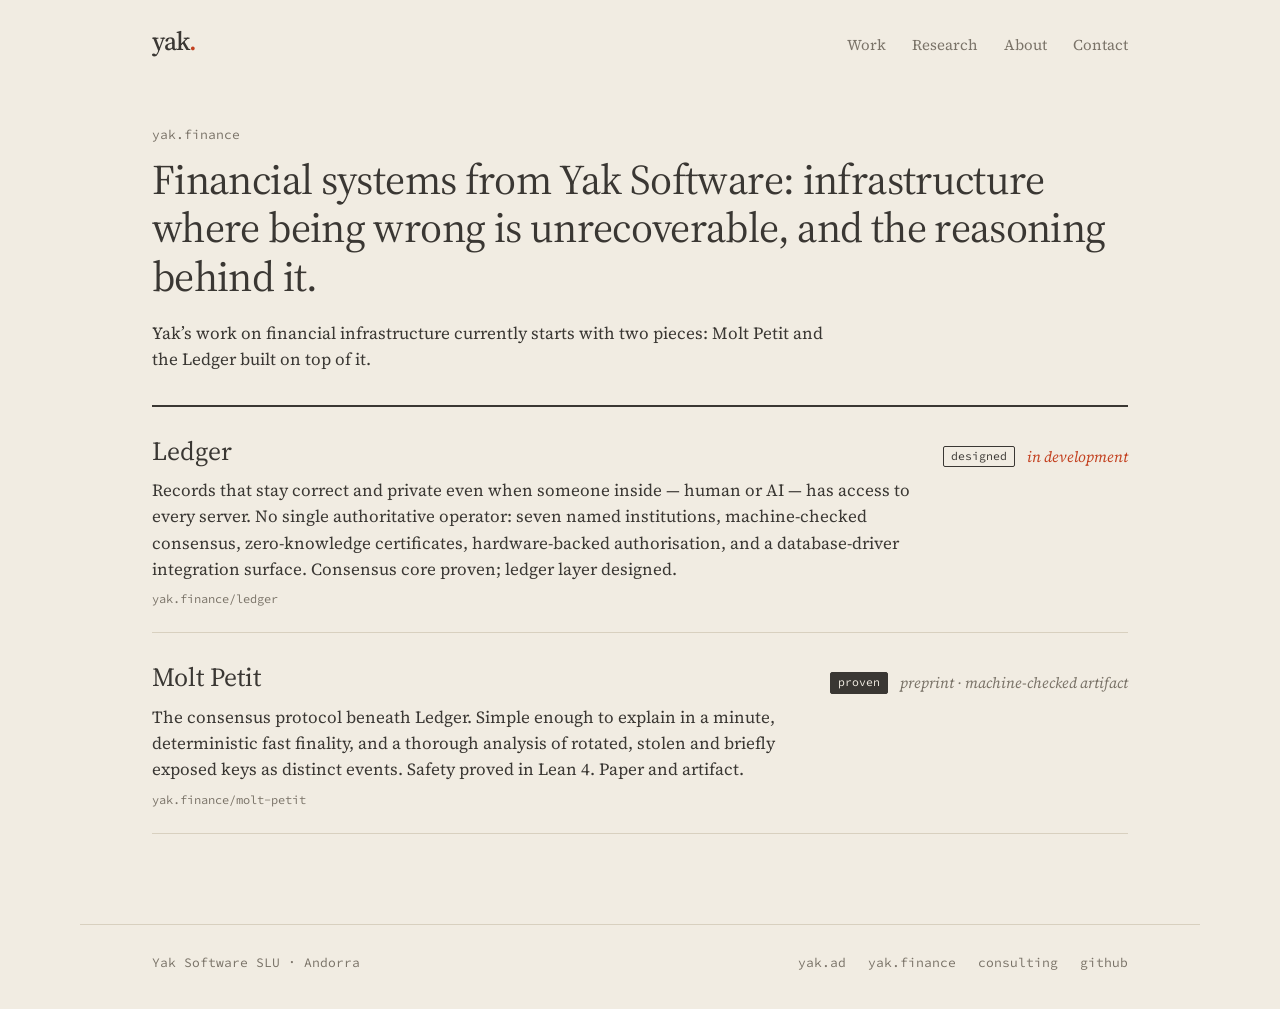
==== index.html @ 1cf2b5b3 "Scale the diagrams to fit their column The diagram artboards are fixed-width (1024px desktop, 400px " ====
<!DOCTYPE html>
<html><head><style>
    .sc-placeholder{background:color-mix(in srgb,currentColor 8%,transparent);
      border:1px solid color-mix(in srgb,currentColor 50%,transparent);
      border-radius:2px;box-sizing:border-box;overflow:hidden}
    @keyframes sc-shine{0%{background-position:100% 50%}100%{background-position:0% 50%}}
    html.sc-dc-streaming .sc-placeholder,
    html.sc-dc-streaming .sc-interp.sc-missing{position:relative;
      background:color-mix(in srgb,currentColor 5%,transparent);
      border-color:transparent}
    html.sc-dc-streaming .sc-placeholder::before,
    html.sc-dc-streaming .sc-interp.sc-missing::before{content:'';
      position:absolute;inset:0;pointer-events:none;
      background:linear-gradient(90deg,rgba(217,119,87,0) 25%,rgba(247,225,211,.95) 37%,rgba(217,119,87,0) 63%);
      background-size:400% 100%;animation:sc-shine 1.4s ease infinite}
    html.sc-dc-streaming .sc-placeholder:nth-child(n+9 of .sc-placeholder)::before,
    html.sc-dc-streaming .sc-interp.sc-missing:nth-child(n+9 of .sc-interp.sc-missing)::before{animation:none;
      background:color-mix(in srgb,currentColor 8%,transparent)}
    .sc-placeholder-error{padding:4px 8px;font:11px/1.4 ui-monospace,monospace;
      color:color-mix(in srgb,currentColor 70%,transparent);word-break:break-word}
    .sc-interp.sc-missing{display:inline-block;width:2em;height:1em;overflow:hidden;
      vertical-align:text-bottom;background:rgba(255,255,255,.3);border:1px solid rgba(0,0,0,.5);
      border-radius:2px;box-sizing:border-box;color:transparent;
      user-select:none}
    .sc-interp.sc-unresolved{font-family:ui-monospace,monospace;font-size:.85em;
      color:color-mix(in srgb,currentColor 50%,transparent);
      background:color-mix(in srgb,currentColor 10%,transparent);border-radius:3px;
      padding:0 3px}
    .sc-host.sc-has-error{position:relative}
    .sc-logic-error{position:absolute;top:8px;left:8px;z-index:2147483647;max-width:60ch;
      padding:6px 10px;background:#b00020;color:#fff;font:12px/1.4 ui-monospace,monospace;
      border-radius:4px;white-space:pre-wrap;pointer-events:none}
    /* Mirrors PRINT_BASELINE_CSS in apps/web deck-stage-export.ts — keep both
       in sync until dc-runtime regains a build step. */
    @media print {
      @page { margin: 0.5cm; }
      figure, table { break-inside: avoid; }
      #dc-root, #dc-root > .sc-host { height: auto; }
      *, *::before, *::after {
        print-color-adjust: exact; -webkit-print-color-adjust: exact;
        backdrop-filter: none !important; -webkit-backdrop-filter: none !important;
        animation-delay: -99s !important; animation-duration: .001s !important;
        animation-iteration-count: 1 !important; animation-fill-mode: both !important;
        animation-play-state: running !important; transition-duration: 0s !important;
      }
    }
  </style>
<meta charset="utf-8">
<meta name="viewport" content="width=device-width, initial-scale=1">
<title>yak.finance — financial systems from Yak Software</title>
<link rel="icon" type="image/svg+xml" href="/assets/yak-favicon.svg">
<style>x-dc{display:none!important}</style>
<style id="__dc-atomics">.fx{display:flex}.col{display:flex;flex-direction:column}.grid{display:grid}.ac{align-items:center}.jc{justify-content:center}.jb{justify-content:space-between}.f1{flex:1}.noshrink{flex-shrink:0}.wrap{flex-wrap:wrap}.fw5{font-weight:500}.fw6{font-weight:600}.fw7{font-weight:700}.fw8{font-weight:800}.fs11{font-size:11px}.fs12{font-size:12px}.fs13{font-size:13px}.fs14{font-size:14px}.fs15{font-size:15px}.fs16{font-size:16px}.fs20{font-size:20px}.fs22{font-size:22px}.upper{text-transform:uppercase}.tc{text-align:center}.nowrap{white-space:nowrap}.gap8{gap:8px}.gap10{gap:10px}.gap12{gap:12px}.gap16{gap:16px}.gap24{gap:24px}.m0{margin:0}.mt8{margin-top:8px}.mt12{margin-top:12px}.mt16{margin-top:16px}.mb8{margin-bottom:8px}.mb12{margin-bottom:12px}.mb16{margin-bottom:16px}.posrel{position:relative}.posabs{position:absolute}.round{border-radius:50%}.ohide{overflow:hidden}.bbox{box-sizing:border-box}.pointer{cursor:pointer}.w100{width:100%}.b0{border:none}</style><style>.scp0:hover { color: rgb(195, 64, 31) !important; }
.scp1:hover { color: rgb(58, 55, 51) !important; }
.scp2:hover { background: rgb(58, 55, 51) !important; color: rgb(241, 236, 226) !important; }</style><style>html,body{height:100%;margin:0}#dc-root,#dc-root>.sc-host{height:100%}</style><link rel="stylesheet" href="/assets/fonts/fonts.css"><style>html,body{margin:0;padding:0;background:#f1ece2;color:#3a3733;-webkit-font-smoothing:antialiased}body{font-family:"Source Serif 4",Georgia,serif;font-size:17px;line-height:1.55}a{color:#3a3733;text-decoration:none;border-bottom:1px solid #d8d0bf;transition:border-color .15s,color .15s}a:hover{color:#c3401f;border-bottom-color:#c3401f}p{margin:0 0 1em;text-wrap:pretty}h1,h2,h3{margin:0;font-weight:400;text-wrap:pretty}table{border-collapse:collapse}.grain{background-image:radial-gradient(rgba(0,0,0,.032) .6px,transparent .7px);background-size:5px 5px}@keyframes caret{0%,49%{opacity:1}50%,100%{opacity:0}}@keyframes spin{to{transform:rotate(360deg)}}@keyframes vibrate{0%,100%{transform:translate(0,0)}25%{transform:translate(0.35px,-0.2px)}50%{transform:translate(-0.3px,0.25px)}75%{transform:translate(0.25px,0.2px)}}@keyframes pulse{0%,100%{box-shadow:0 0 0 0.45cqw rgba(241,236,226,.85),0 0 0 0.55cqw rgba(58,55,51,.12),0 0.5cqw 1.2cqw rgba(58,55,51,.28)}50%{box-shadow:0 0 0 0.45cqw rgba(241,236,226,.85),0 0 0 1.1cqw rgba(195,64,31,.22),0 0.5cqw 1.2cqw rgba(58,55,51,.28)}}@media (max-width:760px){.m-stack{grid-template-columns:1fr!important}}@media (max-width:520px){.m-hide{display:none!important}.dm-wrap{overflow-x:auto;overflow-y:hidden;-webkit-overflow-scrolling:touch;scrollbar-width:none}.dm-wrap::-webkit-scrollbar{display:none}.dm-wrap>.dm{width:760px!important;max-width:none}}nav a[aria-current="page"]{color:#3a3733!important;border-bottom-color:#3a3733!important}.fig-h,.fig-v{container-type:inline-size;overflow:hidden}
.fig-v{display:none}
.fig-h>div{zoom:min(1,tan(atan2(100cqw,1024px)));zoom:min(1,calc(100cqw / 1024px))}
.fig-v>div{zoom:min(1,tan(atan2(100cqw,400px)));zoom:min(1,calc(100cqw / 400px))}
@media (max-width:760px){.fig-h{display:none}.fig-v{display:block}}
@media (max-width:520px){.fig-bleed{margin-left:calc(50% - 50vw);margin-right:calc(50% - 50vw)}}</style><meta name="description" content="Financial systems from Yak Software: infrastructure where being wrong is unrecoverable. The work currently starts with two pieces — Molt Petit and the Ledger built on top of it."><link rel="canonical" href="https://yak.finance/"><meta property="og:title" content="yak.finance — financial systems from Yak Software"><meta property="og:description" content="Financial systems from Yak Software: infrastructure where being wrong is unrecoverable. The work currently starts with two pieces — Molt Petit and the Ledger built on top of it."><meta property="og:url" content="https://yak.finance/"><meta property="og:type" content="website"><meta property="og:site_name" content="Yak Software"><meta property="og:image" content="https://yak.finance/assets/og-yak.jpg"><meta property="og:image:width" content="1200"><meta property="og:image:height" content="630"><meta name="twitter:title" content="yak.finance — financial systems from Yak Software"><meta name="twitter:description" content="Financial systems from Yak Software: infrastructure where being wrong is unrecoverable. The work currently starts with two pieces — Molt Petit and the Ledger built on top of it."><meta name="twitter:card" content="summary_large_image"><meta name="twitter:site" content="@just_georgeee"><meta name="twitter:image" content="https://yak.finance/assets/og-yak.jpg"><script type="application/ld+json">{"@context":"https://schema.org","@type":"Organization","name":"Yak Software","url":"https://yak.finance/","logo":"https://yak.finance/assets/yak-favicon.svg","image":"https://yak.finance/assets/og-yak.jpg","description":"Independent engineering and research company in Andorra, working on dictation, coding agents, consensus protocols and financial infrastructure.","email":"mailto:george@yak.ad","founder":{"@type":"Person","name":"George Agapov","url":"https://georgeee.com/"},"address":{"@type":"PostalAddress","addressCountry":"AD"},"sameAs":["https://github.com/georgeee"]}</script></head>
<body>
<div id="dc-root"><div class="sc-host" data-sc-name="index"><div class="grain" style="min-height: 100vh; background: rgb(241, 236, 226); display: flex; flex-direction: column;"><header style="display: flex; justify-content: space-between; align-items: baseline; gap: 24px; flex-wrap: wrap; padding: 28px min(6vw, 72px) 0px; max-width: 1120px; width: 100%; box-sizing: border-box; margin: 0px auto;"><a href="https://yak.ad/" style="font: 500 26px / 1 &quot;Source Serif 4&quot;, serif; letter-spacing: -0.035em; color: rgb(58, 55, 51); border: 0px;">yak<span style="color: rgb(195, 64, 31);">.</span></a><nav style="display: flex; gap: clamp(14px, 3vw, 26px); font: 400 15px / 1 &quot;Source Serif 4&quot;, serif;"><a href="https://yak.ad/" class="scp0" style="color: rgb(122, 115, 104); border-width: 0px 0px 1px; border-style: none none solid; border-color: currentcolor currentcolor transparent; border-image: none; padding-bottom: 3px;">Work</a><a href="https://yak.ad/research" class="scp0" style="color: rgb(122, 115, 104); border-width: 0px 0px 1px; border-style: none none solid; border-color: currentcolor currentcolor transparent; border-image: none; padding-bottom: 3px;">Research</a><a href="https://yak.ad/about" class="scp0" style="color: rgb(122, 115, 104); border-width: 0px 0px 1px; border-style: none none solid; border-color: currentcolor currentcolor transparent; border-image: none; padding-bottom: 3px;">About</a><a href="https://yak.ad/contact" class="scp0" style="color: rgb(122, 115, 104); border-width: 0px 0px 1px; border-style: none none solid; border-color: currentcolor currentcolor transparent; border-image: none; padding-bottom: 3px;">Contact</a></nav></header><main style="flex: 1 1 0%; width: 100%; max-width: 1120px; box-sizing: border-box; margin: 0px auto; padding: 0px min(6vw, 72px);"><section data-screen-label="yak.finance" style="padding: 8vh 0px 10vh;"><div style="font: 400 13px / 1 &quot;Source Code Pro&quot;, monospace; color: rgb(122, 115, 104);">yak.finance</div><h1 style="font: 400 clamp(30px, 3.6vw, 42px) / 1.15 &quot;Source Serif 4&quot;, serif; letter-spacing: -0.015em; margin-top: 14px; max-width: 24em;">Financial systems from Yak Software: infrastructure where being wrong is unrecoverable, and the reasoning behind it.</h1><p style="max-width: 40em; margin-top: 20px;">Yak’s work on financial infrastructure currently starts with two pieces: Molt Petit and the Ledger built on top of it.</p><div style="border-top: 2px solid rgb(58, 55, 51); margin-top: 32px;"><a href="/ledger" class="scp1" style="display: flex; gap: 16px 32px; flex-wrap: wrap; align-items: baseline; padding: 24px 0px; border-bottom: 1px solid rgb(216, 208, 191); color: rgb(58, 55, 51);"><span style="flex: 1 1 34ch; min-width: 0px;"><span style="font-size: 26px; display: block;">Ledger</span><span style="display: block; margin-top: 6px; max-width: 46em;">Records that stay correct and private even when someone inside — human or AI — has access to every server. No single authoritative operator: seven named institutions, machine-checked consensus, zero-knowledge certificates, hardware-backed authorisation, and a database-driver integration surface. Consensus core proven; ledger layer designed.</span><span style="display: block; margin-top: 8px; font: 400 12px / 1.5 &quot;Source Code Pro&quot;, monospace; color: rgb(122, 115, 104);">yak.finance/ledger</span></span><span style="display: flex; flex-wrap: wrap; gap: 8px 12px; align-items: center; flex: 0 1 auto;"><span style="display: inline-flex; gap: 6px; flex-wrap: wrap;"><span style="font: 400 11.5px / 1 &quot;Source Code Pro&quot;, monospace; padding: 4px 7px; border: 1px solid rgb(58, 55, 51); border-radius: 2px; color: rgb(58, 55, 51); background: transparent; white-space: nowrap;">designed</span></span><em style="color: rgb(195, 64, 31); font-size: 15px;">in development</em></span></a><a href="/molt-petit" class="scp1" style="display: flex; gap: 16px 32px; flex-wrap: wrap; align-items: baseline; padding: 24px 0px; border-bottom: 1px solid rgb(216, 208, 191); color: rgb(58, 55, 51);"><span style="flex: 1 1 34ch; min-width: 0px;"><span style="font-size: 26px; display: block;">Molt Petit</span><span style="display: block; margin-top: 6px; max-width: 46em;">The consensus protocol beneath Ledger. Simple enough to explain in a minute, deterministic fast finality, and a thorough analysis of rotated, stolen and briefly exposed keys as distinct events. Safety proved in Lean 4. Paper and artifact.</span><span style="display: block; margin-top: 8px; font: 400 12px / 1.5 &quot;Source Code Pro&quot;, monospace; color: rgb(122, 115, 104);">yak.finance/molt-petit</span></span><span style="display: flex; flex-wrap: wrap; gap: 8px 12px; align-items: center; flex: 0 1 auto;"><span style="display: inline-flex; gap: 6px; flex-wrap: wrap;"><span style="font: 400 11.5px / 1 &quot;Source Code Pro&quot;, monospace; padding: 4px 7px; border: 1px solid rgb(58, 55, 51); border-radius: 2px; color: rgb(241, 236, 226); background: rgb(58, 55, 51); white-space: nowrap;">proven</span></span><em style="color: rgb(122, 115, 104); font-size: 15px;">preprint · machine-checked artifact</em></span></a></div></section></main><footer style="width: 100%; max-width: 1120px; box-sizing: border-box; margin: 0px auto; padding: 28px min(6vw, 72px) 36px; border-top: 1px solid rgb(216, 208, 191); display: flex; justify-content: space-between; gap: 12px 32px; flex-wrap: wrap; font: 400 13px / 1.6 &quot;Source Code Pro&quot;, monospace; color: rgb(122, 115, 104);"><span>Yak Software SLU · Andorra</span><span style="display: flex; gap: 22px;"><a href="https://yak.ad/" class="scp0" style="border: 0px; color: rgb(122, 115, 104);">yak.ad</a><a href="/" class="scp0" style="border: 0px; color: rgb(122, 115, 104);">yak.finance</a><a href="https://yak.ad/consulting" class="scp0" style="border: 0px; color: rgb(122, 115, 104);">consulting</a><a href="https://github.com/georgeee" class="scp0" style="border: 0px; color: rgb(122, 115, 104);">github</a></span></footer></div></div></div>



<script>(function(){var r={"finance":"/","molt-petit":"/molt-petit","ledger":"/ledger"},f={"base":"https://yak.ad","routes":{"home":"/","diane":"/diane","agent-cage":"/agent-cage","research":"/research","consulting":"/consulting","about":"/about","contact":"/contact"}},h=(location.hash||"").slice(1);if(r[h])location.replace(r[h]);else if(f&&f.routes[h])location.replace(f.base+f.routes[h]);})();</script></body></html>
---- assets/fonts/fonts.css ----
/* cyrillic-ext */
@font-face {
  font-family: 'Source Code Pro';
  font-style: normal;
  font-weight: 400;
  font-display: swap;
  src: url(source-code-pro-normal-400-600-cyrillic-ext.woff2) format('woff2');
  unicode-range: U+0460-052F, U+1C80-1C8A, U+20B4, U+2DE0-2DFF, U+A640-A69F, U+FE2E-FE2F;
}
/* cyrillic */
@font-face {
  font-family: 'Source Code Pro';
  font-style: normal;
  font-weight: 400;
  font-display: swap;
  src: url(source-code-pro-normal-400-600-cyrillic.woff2) format('woff2');
  unicode-range: U+0301, U+0400-045F, U+0490-0491, U+04B0-04B1, U+2116;
}
/* greek-ext */
@font-face {
  font-family: 'Source Code Pro';
  font-style: normal;
  font-weight: 400;
  font-display: swap;
  src: url(source-code-pro-normal-400-600-greek-ext.woff2) format('woff2');
  unicode-range: U+1F00-1FFF;
}
/* greek */
@font-face {
  font-family: 'Source Code Pro';
  font-style: normal;
  font-weight: 400;
  font-display: swap;
  src: url(source-code-pro-normal-400-600-greek.woff2) format('woff2');
  unicode-range: U+0370-0377, U+037A-037F, U+0384-038A, U+038C, U+038E-03A1, U+03A3-03FF;
}
/* vietnamese */
@font-face {
  font-family: 'Source Code Pro';
  font-style: normal;
  font-weight: 400;
  font-display: swap;
  src: url(source-code-pro-normal-400-600-vietnamese.woff2) format('woff2');
  unicode-range: U+0102-0103, U+0110-0111, U+0128-0129, U+0168-0169, U+01A0-01A1, U+01AF-01B0, U+0300-0301, U+0303-0304, U+0308-0309, U+0323, U+0329, U+1EA0-1EF9, U+20AB;
}
/* latin-ext */
@font-face {
  font-family: 'Source Code Pro';
  font-style: normal;
  font-weight: 400;
  font-display: swap;
  src: url(source-code-pro-normal-400-600-latin-ext.woff2) format('woff2');
  unicode-range: U+0100-02BA, U+02BD-02C5, U+02C7-02CC, U+02CE-02D7, U+02DD-02FF, U+0304, U+0308, U+0329, U+1D00-1DBF, U+1E00-1E9F, U+1EF2-1EFF, U+2020, U+20A0-20AB, U+20AD-20C0, U+2113, U+2C60-2C7F, U+A720-A7FF;
}
/* latin */
@font-face {
  font-family: 'Source Code Pro';
  font-style: normal;
  font-weight: 400;
  font-display: swap;
  src: url(source-code-pro-normal-400-600-latin.woff2) format('woff2');
  unicode-range: U+0000-00FF, U+0131, U+0152-0153, U+02BB-02BC, U+02C6, U+02DA, U+02DC, U+0304, U+0308, U+0329, U+2000-206F, U+20AC, U+2122, U+2191, U+2193, U+2212, U+2215, U+FEFF, U+FFFD;
}
/* cyrillic-ext */
@font-face {
  font-family: 'Source Code Pro';
  font-style: normal;
  font-weight: 500;
  font-display: swap;
  src: url(source-code-pro-normal-400-600-cyrillic-ext.woff2) format('woff2');
  unicode-range: U+0460-052F, U+1C80-1C8A, U+20B4, U+2DE0-2DFF, U+A640-A69F, U+FE2E-FE2F;
}
/* cyrillic */
@font-face {
  font-family: 'Source Code Pro';
  font-style: normal;
  font-weight: 500;
  font-display: swap;
  src: url(source-code-pro-normal-400-600-cyrillic.woff2) format('woff2');
  unicode-range: U+0301, U+0400-045F, U+0490-0491, U+04B0-04B1, U+2116;
}
/* greek-ext */
@font-face {
  font-family: 'Source Code Pro';
  font-style: normal;
  font-weight: 500;
  font-display: swap;
  src: url(source-code-pro-normal-400-600-greek-ext.woff2) format('woff2');
  unicode-range: U+1F00-1FFF;
}
/* greek */
@font-face {
  font-family: 'Source Code Pro';
  font-style: normal;
  font-weight: 500;
  font-display: swap;
  src: url(source-code-pro-normal-400-600-greek.woff2) format('woff2');
  unicode-range: U+0370-0377, U+037A-037F, U+0384-038A, U+038C, U+038E-03A1, U+03A3-03FF;
}
/* vietnamese */
@font-face {
  font-family: 'Source Code Pro';
  font-style: normal;
  font-weight: 500;
  font-display: swap;
  src: url(source-code-pro-normal-400-600-vietnamese.woff2) format('woff2');
  unicode-range: U+0102-0103, U+0110-0111, U+0128-0129, U+0168-0169, U+01A0-01A1, U+01AF-01B0, U+0300-0301, U+0303-0304, U+0308-0309, U+0323, U+0329, U+1EA0-1EF9, U+20AB;
}
/* latin-ext */
@font-face {
  font-family: 'Source Code Pro';
  font-style: normal;
  font-weight: 500;
  font-display: swap;
  src: url(source-code-pro-normal-400-600-latin-ext.woff2) format('woff2');
  unicode-range: U+0100-02BA, U+02BD-02C5, U+02C7-02CC, U+02CE-02D7, U+02DD-02FF, U+0304, U+0308, U+0329, U+1D00-1DBF, U+1E00-1E9F, U+1EF2-1EFF, U+2020, U+20A0-20AB, U+20AD-20C0, U+2113, U+2C60-2C7F, U+A720-A7FF;
}
/* latin */
@font-face {
  font-family: 'Source Code Pro';
  font-style: normal;
  font-weight: 500;
  font-display: swap;
  src: url(source-code-pro-normal-400-600-latin.woff2) format('woff2');
  unicode-range: U+0000-00FF, U+0131, U+0152-0153, U+02BB-02BC, U+02C6, U+02DA, U+02DC, U+0304, U+0308, U+0329, U+2000-206F, U+20AC, U+2122, U+2191, U+2193, U+2212, U+2215, U+FEFF, U+FFFD;
}
/* cyrillic-ext */
@font-face {
  font-family: 'Source Code Pro';
  font-style: normal;
  font-weight: 600;
  font-display: swap;
  src: url(source-code-pro-normal-400-600-cyrillic-ext.woff2) format('woff2');
  unicode-range: U+0460-052F, U+1C80-1C8A, U+20B4, U+2DE0-2DFF, U+A640-A69F, U+FE2E-FE2F;
}
/* cyrillic */
@font-face {
  font-family: 'Source Code Pro';
  font-style: normal;
  font-weight: 600;
  font-display: swap;
  src: url(source-code-pro-normal-400-600-cyrillic.woff2) format('woff2');
  unicode-range: U+0301, U+0400-045F, U+0490-0491, U+04B0-04B1, U+2116;
}
/* greek-ext */
@font-face {
  font-family: 'Source Code Pro';
  font-style: normal;
  font-weight: 600;
  font-display: swap;
  src: url(source-code-pro-normal-400-600-greek-ext.woff2) format('woff2');
  unicode-range: U+1F00-1FFF;
}
/* greek */
@font-face {
  font-family: 'Source Code Pro';
  font-style: normal;
  font-weight: 600;
  font-display: swap;
  src: url(source-code-pro-normal-400-600-greek.woff2) format('woff2');
  unicode-range: U+0370-0377, U+037A-037F, U+0384-038A, U+038C, U+038E-03A1, U+03A3-03FF;
}
/* vietnamese */
@font-face {
  font-family: 'Source Code Pro';
  font-style: normal;
  font-weight: 600;
  font-display: swap;
  src: url(source-code-pro-normal-400-600-vietnamese.woff2) format('woff2');
  unicode-range: U+0102-0103, U+0110-0111, U+0128-0129, U+0168-0169, U+01A0-01A1, U+01AF-01B0, U+0300-0301, U+0303-0304, U+0308-0309, U+0323, U+0329, U+1EA0-1EF9, U+20AB;
}
/* latin-ext */
@font-face {
  font-family: 'Source Code Pro';
  font-style: normal;
  font-weight: 600;
  font-display: swap;
  src: url(source-code-pro-normal-400-600-latin-ext.woff2) format('woff2');
  unicode-range: U+0100-02BA, U+02BD-02C5, U+02C7-02CC, U+02CE-02D7, U+02DD-02FF, U+0304, U+0308, U+0329, U+1D00-1DBF, U+1E00-1E9F, U+1EF2-1EFF, U+2020, U+20A0-20AB, U+20AD-20C0, U+2113, U+2C60-2C7F, U+A720-A7FF;
}
/* latin */
@font-face {
  font-family: 'Source Code Pro';
  font-style: normal;
  font-weight: 600;
  font-display: swap;
  src: url(source-code-pro-normal-400-600-latin.woff2) format('woff2');
  unicode-range: U+0000-00FF, U+0131, U+0152-0153, U+02BB-02BC, U+02C6, U+02DA, U+02DC, U+0304, U+0308, U+0329, U+2000-206F, U+20AC, U+2122, U+2191, U+2193, U+2212, U+2215, U+FEFF, U+FFFD;
}
/* cyrillic-ext */
@font-face {
  font-family: 'Source Serif 4';
  font-style: italic;
  font-weight: 300 700;
  font-display: swap;
  src: url(source-serif-4-italic-300-700-cyrillic-ext.woff2) format('woff2');
  unicode-range: U+0460-052F, U+1C80-1C8A, U+20B4, U+2DE0-2DFF, U+A640-A69F, U+FE2E-FE2F;
}
/* cyrillic */
@font-face {
  font-family: 'Source Serif 4';
  font-style: italic;
  font-weight: 300 700;
  font-display: swap;
  src: url(source-serif-4-italic-300-700-cyrillic.woff2) format('woff2');
  unicode-range: U+0301, U+0400-045F, U+0490-0491, U+04B0-04B1, U+2116;
}
/* greek */
@font-face {
  font-family: 'Source Serif 4';
  font-style: italic;
  font-weight: 300 700;
  font-display: swap;
  src: url(source-serif-4-italic-300-700-greek.woff2) format('woff2');
  unicode-range: U+0370-0377, U+037A-037F, U+0384-038A, U+038C, U+038E-03A1, U+03A3-03FF;
}
/* vietnamese */
@font-face {
  font-family: 'Source Serif 4';
  font-style: italic;
  font-weight: 300 700;
  font-display: swap;
  src: url(source-serif-4-italic-300-700-vietnamese.woff2) format('woff2');
  unicode-range: U+0102-0103, U+0110-0111, U+0128-0129, U+0168-0169, U+01A0-01A1, U+01AF-01B0, U+0300-0301, U+0303-0304, U+0308-0309, U+0323, U+0329, U+1EA0-1EF9, U+20AB;
}
/* latin-ext */
@font-face {
  font-family: 'Source Serif 4';
  font-style: italic;
  font-weight: 300 700;
  font-display: swap;
  src: url(source-serif-4-italic-300-700-latin-ext.woff2) format('woff2');
  unicode-range: U+0100-02BA, U+02BD-02C5, U+02C7-02CC, U+02CE-02D7, U+02DD-02FF, U+0304, U+0308, U+0329, U+1D00-1DBF, U+1E00-1E9F, U+1EF2-1EFF, U+2020, U+20A0-20AB, U+20AD-20C0, U+2113, U+2C60-2C7F, U+A720-A7FF;
}
/* latin */
@font-face {
  font-family: 'Source Serif 4';
  font-style: italic;
  font-weight: 300 700;
  font-display: swap;
  src: url(source-serif-4-italic-300-700-latin.woff2) format('woff2');
  unicode-range: U+0000-00FF, U+0131, U+0152-0153, U+02BB-02BC, U+02C6, U+02DA, U+02DC, U+0304, U+0308, U+0329, U+2000-206F, U+20AC, U+2122, U+2191, U+2193, U+2212, U+2215, U+FEFF, U+FFFD;
}
/* cyrillic-ext */
@font-face {
  font-family: 'Source Serif 4';
  font-style: normal;
  font-weight: 300 700;
  font-display: swap;
  src: url(source-serif-4-normal-300-700-cyrillic-ext.woff2) format('woff2');
  unicode-range: U+0460-052F, U+1C80-1C8A, U+20B4, U+2DE0-2DFF, U+A640-A69F, U+FE2E-FE2F;
}
/* cyrillic */
@font-face {
  font-family: 'Source Serif 4';
  font-style: normal;
  font-weight: 300 700;
  font-display: swap;
  src: url(source-serif-4-normal-300-700-cyrillic.woff2) format('woff2');
  unicode-range: U+0301, U+0400-045F, U+0490-0491, U+04B0-04B1, U+2116;
}
/* greek */
@font-face {
  font-family: 'Source Serif 4';
  font-style: normal;
  font-weight: 300 700;
  font-display: swap;
  src: url(source-serif-4-normal-300-700-greek.woff2) format('woff2');
  unicode-range: U+0370-0377, U+037A-037F, U+0384-038A, U+038C, U+038E-03A1, U+03A3-03FF;
}
/* vietnamese */
@font-face {
  font-family: 'Source Serif 4';
  font-style: normal;
  font-weight: 300 700;
  font-display: swap;
  src: url(source-serif-4-normal-300-700-vietnamese.woff2) format('woff2');
  unicode-range: U+0102-0103, U+0110-0111, U+0128-0129, U+0168-0169, U+01A0-01A1, U+01AF-01B0, U+0300-0301, U+0303-0304, U+0308-0309, U+0323, U+0329, U+1EA0-1EF9, U+20AB;
}
/* latin-ext */
@font-face {
  font-family: 'Source Serif 4';
  font-style: normal;
  font-weight: 300 700;
  font-display: swap;
  src: url(source-serif-4-normal-300-700-latin-ext.woff2) format('woff2');
  unicode-range: U+0100-02BA, U+02BD-02C5, U+02C7-02CC, U+02CE-02D7, U+02DD-02FF, U+0304, U+0308, U+0329, U+1D00-1DBF, U+1E00-1E9F, U+1EF2-1EFF, U+2020, U+20A0-20AB, U+20AD-20C0, U+2113, U+2C60-2C7F, U+A720-A7FF;
}
/* latin */
@font-face {
  font-family: 'Source Serif 4';
  font-style: normal;
  font-weight: 300 700;
  font-display: swap;
  src: url(source-serif-4-normal-300-700-latin.woff2) format('woff2');
  unicode-range: U+0000-00FF, U+0131, U+0152-0153, U+02BB-02BC, U+02C6, U+02DA, U+02DC, U+0304, U+0308, U+0329, U+2000-206F, U+20AC, U+2122, U+2191, U+2193, U+2212, U+2215, U+FEFF, U+FFFD;
}
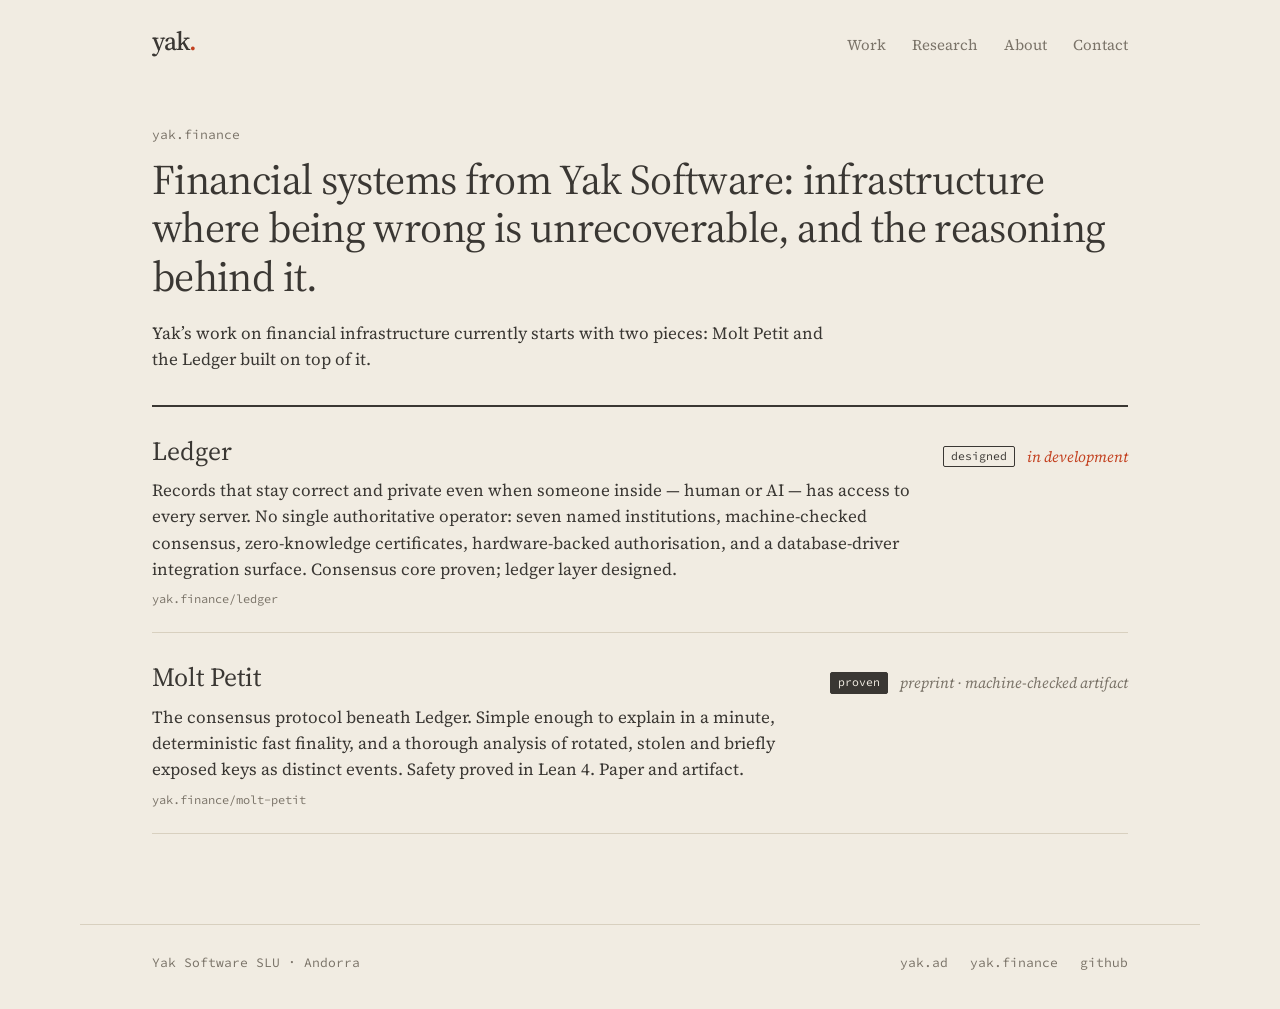
==== commit 3afacf1d: "Molt Petit: link the new proof-driven development page on yak.ad yak.ad/research becomes an overview" ====
--- a/index.html
+++ b/index.html
@@ -51,16 +51,16 @@
 <link rel="icon" type="image/svg+xml" href="/assets/yak-favicon.svg">
 <style>x-dc{display:none!important}</style>
 <style id="__dc-atomics">.fx{display:flex}.col{display:flex;flex-direction:column}.grid{display:grid}.ac{align-items:center}.jc{justify-content:center}.jb{justify-content:space-between}.f1{flex:1}.noshrink{flex-shrink:0}.wrap{flex-wrap:wrap}.fw5{font-weight:500}.fw6{font-weight:600}.fw7{font-weight:700}.fw8{font-weight:800}.fs11{font-size:11px}.fs12{font-size:12px}.fs13{font-size:13px}.fs14{font-size:14px}.fs15{font-size:15px}.fs16{font-size:16px}.fs20{font-size:20px}.fs22{font-size:22px}.upper{text-transform:uppercase}.tc{text-align:center}.nowrap{white-space:nowrap}.gap8{gap:8px}.gap10{gap:10px}.gap12{gap:12px}.gap16{gap:16px}.gap24{gap:24px}.m0{margin:0}.mt8{margin-top:8px}.mt12{margin-top:12px}.mt16{margin-top:16px}.mb8{margin-bottom:8px}.mb12{margin-bottom:12px}.mb16{margin-bottom:16px}.posrel{position:relative}.posabs{position:absolute}.round{border-radius:50%}.ohide{overflow:hidden}.bbox{box-sizing:border-box}.pointer{cursor:pointer}.w100{width:100%}.b0{border:none}</style><style>.scp0:hover { color: rgb(195, 64, 31) !important; }
-.scp1:hover { color: rgb(58, 55, 51) !important; }
-.scp2:hover { background: rgb(58, 55, 51) !important; color: rgb(241, 236, 226) !important; }</style><style>html,body{height:100%;margin:0}#dc-root,#dc-root>.sc-host{height:100%}</style><link rel="stylesheet" href="/assets/fonts/fonts.css"><style>html,body{margin:0;padding:0;background:#f1ece2;color:#3a3733;-webkit-font-smoothing:antialiased}body{font-family:"Source Serif 4",Georgia,serif;font-size:17px;line-height:1.55}a{color:#3a3733;text-decoration:none;border-bottom:1px solid #d8d0bf;transition:border-color .15s,color .15s}a:hover{color:#c3401f;border-bottom-color:#c3401f}p{margin:0 0 1em;text-wrap:pretty}h1,h2,h3{margin:0;font-weight:400;text-wrap:pretty}table{border-collapse:collapse}.grain{background-image:radial-gradient(rgba(0,0,0,.032) .6px,transparent .7px);background-size:5px 5px}@keyframes caret{0%,49%{opacity:1}50%,100%{opacity:0}}@keyframes spin{to{transform:rotate(360deg)}}@keyframes vibrate{0%,100%{transform:translate(0,0)}25%{transform:translate(0.35px,-0.2px)}50%{transform:translate(-0.3px,0.25px)}75%{transform:translate(0.25px,0.2px)}}@keyframes pulse{0%,100%{box-shadow:0 0 0 0.45cqw rgba(241,236,226,.85),0 0 0 0.55cqw rgba(58,55,51,.12),0 0.5cqw 1.2cqw rgba(58,55,51,.28)}50%{box-shadow:0 0 0 0.45cqw rgba(241,236,226,.85),0 0 0 1.1cqw rgba(195,64,31,.22),0 0.5cqw 1.2cqw rgba(58,55,51,.28)}}@media (max-width:760px){.m-stack{grid-template-columns:1fr!important}}@media (max-width:520px){.m-hide{display:none!important}.dm-wrap{overflow-x:auto;overflow-y:hidden;-webkit-overflow-scrolling:touch;scrollbar-width:none}.dm-wrap::-webkit-scrollbar{display:none}.dm-wrap>.dm{width:760px!important;max-width:none}}nav a[aria-current="page"]{color:#3a3733!important;border-bottom-color:#3a3733!important}.fig-h,.fig-v{container-type:inline-size;overflow:hidden}
+.scp1:hover { background: rgb(58, 55, 51) !important; color: rgb(241, 236, 226) !important; }
+.scp2:hover { color: rgb(58, 55, 51) !important; }</style><style>html,body{height:100%;margin:0}#dc-root,#dc-root>.sc-host{height:100%}</style><link rel="stylesheet" href="/assets/fonts/fonts.css"><style>html,body{margin:0;padding:0;background:#f1ece2;color:#3a3733;-webkit-font-smoothing:antialiased}body{font-family:"Source Serif 4",Georgia,serif;font-size:17px;line-height:1.55}a{color:#3a3733;text-decoration:none;border-bottom:1px solid #d8d0bf;transition:border-color .15s,color .15s}a:hover{color:#c3401f;border-bottom-color:#c3401f}p{margin:0 0 1em;text-wrap:pretty}h1,h2,h3{margin:0;font-weight:400;text-wrap:pretty}table{border-collapse:collapse}.grain{background-image:radial-gradient(rgba(0,0,0,.032) .6px,transparent .7px);background-size:5px 5px}nav a[aria-current="page"]{color:#3a3733!important;border-bottom-color:#3a3733!important}.fig-h,.fig-v{container-type:inline-size;overflow:hidden}
 .fig-v{display:none}
 .fig-h>div{zoom:min(1,tan(atan2(100cqw,1024px)));zoom:min(1,calc(100cqw / 1024px))}
 .fig-v>div{zoom:min(1,tan(atan2(100cqw,400px)));zoom:min(1,calc(100cqw / 400px))}
 @media (max-width:760px){.fig-h{display:none}.fig-v{display:block}}
 @media (max-width:520px){.fig-bleed{margin-left:calc(50% - 50vw);margin-right:calc(50% - 50vw)}}</style><meta name="description" content="Financial systems from Yak Software: infrastructure where being wrong is unrecoverable. The work currently starts with two pieces — Molt Petit and the Ledger built on top of it."><link rel="canonical" href="https://yak.finance/"><meta property="og:title" content="yak.finance — financial systems from Yak Software"><meta property="og:description" content="Financial systems from Yak Software: infrastructure where being wrong is unrecoverable. The work currently starts with two pieces — Molt Petit and the Ledger built on top of it."><meta property="og:url" content="https://yak.finance/"><meta property="og:type" content="website"><meta property="og:site_name" content="Yak Software"><meta property="og:image" content="https://yak.finance/assets/og-yak.jpg"><meta property="og:image:width" content="1200"><meta property="og:image:height" content="630"><meta name="twitter:title" content="yak.finance — financial systems from Yak Software"><meta name="twitter:description" content="Financial systems from Yak Software: infrastructure where being wrong is unrecoverable. The work currently starts with two pieces — Molt Petit and the Ledger built on top of it."><meta name="twitter:card" content="summary_large_image"><meta name="twitter:site" content="@just_georgeee"><meta name="twitter:image" content="https://yak.finance/assets/og-yak.jpg"><script type="application/ld+json">{"@context":"https://schema.org","@type":"Organization","name":"Yak Software","url":"https://yak.finance/","logo":"https://yak.finance/assets/yak-favicon.svg","image":"https://yak.finance/assets/og-yak.jpg","description":"Independent engineering and research company in Andorra, working on dictation, coding agents, consensus protocols and financial infrastructure.","email":"mailto:george@yak.ad","founder":{"@type":"Person","name":"George Agapov","url":"https://georgeee.com/"},"address":{"@type":"PostalAddress","addressCountry":"AD"},"sameAs":["https://github.com/georgeee"]}</script></head>
 <body>
-<div id="dc-root"><div class="sc-host" data-sc-name="index"><div class="grain" style="min-height: 100vh; background: rgb(241, 236, 226); display: flex; flex-direction: column;"><header style="display: flex; justify-content: space-between; align-items: baseline; gap: 24px; flex-wrap: wrap; padding: 28px min(6vw, 72px) 0px; max-width: 1120px; width: 100%; box-sizing: border-box; margin: 0px auto;"><a href="https://yak.ad/" style="font: 500 26px / 1 &quot;Source Serif 4&quot;, serif; letter-spacing: -0.035em; color: rgb(58, 55, 51); border: 0px;">yak<span style="color: rgb(195, 64, 31);">.</span></a><nav style="display: flex; gap: clamp(14px, 3vw, 26px); font: 400 15px / 1 &quot;Source Serif 4&quot;, serif;"><a href="https://yak.ad/" class="scp0" style="color: rgb(122, 115, 104); border-width: 0px 0px 1px; border-style: none none solid; border-color: currentcolor currentcolor transparent; border-image: none; padding-bottom: 3px;">Work</a><a href="https://yak.ad/research" class="scp0" style="color: rgb(122, 115, 104); border-width: 0px 0px 1px; border-style: none none solid; border-color: currentcolor currentcolor transparent; border-image: none; padding-bottom: 3px;">Research</a><a href="https://yak.ad/about" class="scp0" style="color: rgb(122, 115, 104); border-width: 0px 0px 1px; border-style: none none solid; border-color: currentcolor currentcolor transparent; border-image: none; padding-bottom: 3px;">About</a><a href="https://yak.ad/contact" class="scp0" style="color: rgb(122, 115, 104); border-width: 0px 0px 1px; border-style: none none solid; border-color: currentcolor currentcolor transparent; border-image: none; padding-bottom: 3px;">Contact</a></nav></header><main style="flex: 1 1 0%; width: 100%; max-width: 1120px; box-sizing: border-box; margin: 0px auto; padding: 0px min(6vw, 72px);"><section data-screen-label="yak.finance" style="padding: 8vh 0px 10vh;"><div style="font: 400 13px / 1 &quot;Source Code Pro&quot;, monospace; color: rgb(122, 115, 104);">yak.finance</div><h1 style="font: 400 clamp(30px, 3.6vw, 42px) / 1.15 &quot;Source Serif 4&quot;, serif; letter-spacing: -0.015em; margin-top: 14px; max-width: 24em;">Financial systems from Yak Software: infrastructure where being wrong is unrecoverable, and the reasoning behind it.</h1><p style="max-width: 40em; margin-top: 20px;">Yak’s work on financial infrastructure currently starts with two pieces: Molt Petit and the Ledger built on top of it.</p><div style="border-top: 2px solid rgb(58, 55, 51); margin-top: 32px;"><a href="/ledger" class="scp1" style="display: flex; gap: 16px 32px; flex-wrap: wrap; align-items: baseline; padding: 24px 0px; border-bottom: 1px solid rgb(216, 208, 191); color: rgb(58, 55, 51);"><span style="flex: 1 1 34ch; min-width: 0px;"><span style="font-size: 26px; display: block;">Ledger</span><span style="display: block; margin-top: 6px; max-width: 46em;">Records that stay correct and private even when someone inside — human or AI — has access to every server. No single authoritative operator: seven named institutions, machine-checked consensus, zero-knowledge certificates, hardware-backed authorisation, and a database-driver integration surface. Consensus core proven; ledger layer designed.</span><span style="display: block; margin-top: 8px; font: 400 12px / 1.5 &quot;Source Code Pro&quot;, monospace; color: rgb(122, 115, 104);">yak.finance/ledger</span></span><span style="display: flex; flex-wrap: wrap; gap: 8px 12px; align-items: center; flex: 0 1 auto;"><span style="display: inline-flex; gap: 6px; flex-wrap: wrap;"><span style="font: 400 11.5px / 1 &quot;Source Code Pro&quot;, monospace; padding: 4px 7px; border: 1px solid rgb(58, 55, 51); border-radius: 2px; color: rgb(58, 55, 51); background: transparent; white-space: nowrap;">designed</span></span><em style="color: rgb(195, 64, 31); font-size: 15px;">in development</em></span></a><a href="/molt-petit" class="scp1" style="display: flex; gap: 16px 32px; flex-wrap: wrap; align-items: baseline; padding: 24px 0px; border-bottom: 1px solid rgb(216, 208, 191); color: rgb(58, 55, 51);"><span style="flex: 1 1 34ch; min-width: 0px;"><span style="font-size: 26px; display: block;">Molt Petit</span><span style="display: block; margin-top: 6px; max-width: 46em;">The consensus protocol beneath Ledger. Simple enough to explain in a minute, deterministic fast finality, and a thorough analysis of rotated, stolen and briefly exposed keys as distinct events. Safety proved in Lean 4. Paper and artifact.</span><span style="display: block; margin-top: 8px; font: 400 12px / 1.5 &quot;Source Code Pro&quot;, monospace; color: rgb(122, 115, 104);">yak.finance/molt-petit</span></span><span style="display: flex; flex-wrap: wrap; gap: 8px 12px; align-items: center; flex: 0 1 auto;"><span style="display: inline-flex; gap: 6px; flex-wrap: wrap;"><span style="font: 400 11.5px / 1 &quot;Source Code Pro&quot;, monospace; padding: 4px 7px; border: 1px solid rgb(58, 55, 51); border-radius: 2px; color: rgb(241, 236, 226); background: rgb(58, 55, 51); white-space: nowrap;">proven</span></span><em style="color: rgb(122, 115, 104); font-size: 15px;">preprint · machine-checked artifact</em></span></a></div></section></main><footer style="width: 100%; max-width: 1120px; box-sizing: border-box; margin: 0px auto; padding: 28px min(6vw, 72px) 36px; border-top: 1px solid rgb(216, 208, 191); display: flex; justify-content: space-between; gap: 12px 32px; flex-wrap: wrap; font: 400 13px / 1.6 &quot;Source Code Pro&quot;, monospace; color: rgb(122, 115, 104);"><span>Yak Software SLU · Andorra</span><span style="display: flex; gap: 22px;"><a href="https://yak.ad/" class="scp0" style="border: 0px; color: rgb(122, 115, 104);">yak.ad</a><a href="/" class="scp0" style="border: 0px; color: rgb(122, 115, 104);">yak.finance</a><a href="https://yak.ad/consulting" class="scp0" style="border: 0px; color: rgb(122, 115, 104);">consulting</a><a href="https://github.com/georgeee" class="scp0" style="border: 0px; color: rgb(122, 115, 104);">github</a></span></footer></div></div></div>
+<div id="dc-root"><div class="sc-host" data-sc-name="index"><div class="grain" style="min-height: 100vh; background: rgb(241, 236, 226); display: flex; flex-direction: column;"><header style="display: flex; justify-content: space-between; align-items: baseline; gap: 24px; flex-wrap: wrap; padding: 28px min(6vw, 72px) 0px; max-width: 1120px; width: 100%; box-sizing: border-box; margin: 0px auto;"><a href="https://yak.ad/" style="font: 500 26px / 1 &quot;Source Serif 4&quot;, serif; letter-spacing: -0.035em; color: rgb(58, 55, 51); border: 0px;">yak<span style="color: rgb(195, 64, 31);">.</span></a><nav style="display: flex; gap: clamp(14px, 3vw, 26px); font: 400 15px / 1 &quot;Source Serif 4&quot;, serif;"><a href="https://yak.ad/" class="scp0" style="color: rgb(122, 115, 104); border-width: 0px 0px 1px; border-style: none none solid; border-color: currentcolor currentcolor transparent; border-image: none; padding-bottom: 3px;">Work</a><a href="https://yak.ad/research" class="scp0" style="color: rgb(122, 115, 104); border-width: 0px 0px 1px; border-style: none none solid; border-color: currentcolor currentcolor transparent; border-image: none; padding-bottom: 3px;">Research</a><a href="https://yak.ad/about" class="scp0" style="color: rgb(122, 115, 104); border-width: 0px 0px 1px; border-style: none none solid; border-color: currentcolor currentcolor transparent; border-image: none; padding-bottom: 3px;">About</a><a href="https://yak.ad/contact" class="scp0" style="color: rgb(122, 115, 104); border-width: 0px 0px 1px; border-style: none none solid; border-color: currentcolor currentcolor transparent; border-image: none; padding-bottom: 3px;">Contact</a></nav></header><main style="flex: 1 1 0%; width: 100%; max-width: 1120px; box-sizing: border-box; margin: 0px auto; padding: 0px min(6vw, 72px);"><section data-screen-label="yak.finance" style="padding: 8vh 0px 10vh;"><div style="font: 400 13px / 1 &quot;Source Code Pro&quot;, monospace; color: rgb(122, 115, 104);">yak.finance</div><h1 style="font: 400 clamp(30px, 3.6vw, 42px) / 1.15 &quot;Source Serif 4&quot;, serif; letter-spacing: -0.015em; margin-top: 14px; max-width: 24em;">Financial systems from Yak Software: infrastructure where being wrong is unrecoverable, and the reasoning behind it.</h1><p style="max-width: 40em; margin-top: 20px;">Yak’s work on financial infrastructure currently starts with two pieces: Molt Petit and the Ledger built on top of it.</p><div style="border-top: 2px solid rgb(58, 55, 51); margin-top: 32px;"><a href="/ledger" class="scp2" style="display: flex; gap: 16px 32px; flex-wrap: wrap; align-items: baseline; padding: 24px 0px; border-bottom: 1px solid rgb(216, 208, 191); color: rgb(58, 55, 51);"><span style="flex: 1 1 34ch; min-width: 0px;"><span style="font-size: 26px; display: block;">Ledger</span><span style="display: block; margin-top: 6px; max-width: 46em;">Records that stay correct and private even when someone inside — human or AI — has access to every server. No single authoritative operator: seven named institutions, machine-checked consensus, zero-knowledge certificates, hardware-backed authorisation, and a database-driver integration surface. Consensus core proven; ledger layer designed.</span><span style="display: block; margin-top: 8px; font: 400 12px / 1.5 &quot;Source Code Pro&quot;, monospace; color: rgb(122, 115, 104);">yak.finance/ledger</span></span><span style="display: flex; flex-wrap: wrap; gap: 8px 12px; align-items: center; flex: 0 1 auto;"><span style="display: inline-flex; gap: 6px; flex-wrap: wrap;"><span style="font: 400 11.5px / 1 &quot;Source Code Pro&quot;, monospace; padding: 4px 7px; border: 1px solid rgb(58, 55, 51); border-radius: 2px; color: rgb(58, 55, 51); background: transparent; white-space: nowrap;">designed</span></span><em style="color: rgb(195, 64, 31); font-size: 15px;">in development</em></span></a><a href="/molt-petit" class="scp2" style="display: flex; gap: 16px 32px; flex-wrap: wrap; align-items: baseline; padding: 24px 0px; border-bottom: 1px solid rgb(216, 208, 191); color: rgb(58, 55, 51);"><span style="flex: 1 1 34ch; min-width: 0px;"><span style="font-size: 26px; display: block;">Molt Petit</span><span style="display: block; margin-top: 6px; max-width: 46em;">The consensus protocol beneath Ledger. Simple enough to explain in a minute, deterministic fast finality, and a thorough analysis of rotated, stolen and briefly exposed keys as distinct events. Safety proved in Lean 4. Paper and artifact.</span><span style="display: block; margin-top: 8px; font: 400 12px / 1.5 &quot;Source Code Pro&quot;, monospace; color: rgb(122, 115, 104);">yak.finance/molt-petit</span></span><span style="display: flex; flex-wrap: wrap; gap: 8px 12px; align-items: center; flex: 0 1 auto;"><span style="display: inline-flex; gap: 6px; flex-wrap: wrap;"><span style="font: 400 11.5px / 1 &quot;Source Code Pro&quot;, monospace; padding: 4px 7px; border: 1px solid rgb(58, 55, 51); border-radius: 2px; color: rgb(241, 236, 226); background: rgb(58, 55, 51); white-space: nowrap;">proven</span></span><em style="color: rgb(122, 115, 104); font-size: 15px;">preprint · machine-checked artifact</em></span></a></div></section></main><footer style="width: 100%; max-width: 1120px; box-sizing: border-box; margin: 0px auto; padding: 28px min(6vw, 72px) 36px; border-top: 1px solid rgb(216, 208, 191); display: flex; justify-content: space-between; gap: 12px 32px; flex-wrap: wrap; font: 400 13px / 1.6 &quot;Source Code Pro&quot;, monospace; color: rgb(122, 115, 104);"><span>Yak Software SLU · Andorra</span><span style="display: flex; gap: 22px;"><a href="https://yak.ad/" class="scp0" style="border: 0px; color: rgb(122, 115, 104);">yak.ad</a><a href="/" class="scp0" style="border: 0px; color: rgb(122, 115, 104);">yak.finance</a><a href="https://github.com/georgeee" class="scp0" style="border: 0px; color: rgb(122, 115, 104);">github</a></span></footer></div></div></div>
 
 
 
-<script>(function(){var r={"finance":"/","molt-petit":"/molt-petit","ledger":"/ledger"},f={"base":"https://yak.ad","routes":{"home":"/","diane":"/diane","agent-cage":"/agent-cage","research":"/research","consulting":"/consulting","about":"/about","contact":"/contact"}},h=(location.hash||"").slice(1);if(r[h])location.replace(r[h]);else if(f&&f.routes[h])location.replace(f.base+f.routes[h]);})();</script></body></html>+<script>(function(){var r={"finance":"/","molt-petit":"/molt-petit","ledger":"/ledger"},f={"base":"https://yak.ad","routes":{"home":"/","diane":"/diane","lodge":"/lodge","research":"/research","proof-driven":"/proof-driven","about":"/about","contact":"/contact"}},h=(location.hash||"").slice(1);if(r[h])location.replace(r[h]);else if(f&&f.routes[h])location.replace(f.base+f.routes[h]);})();</script></body></html>
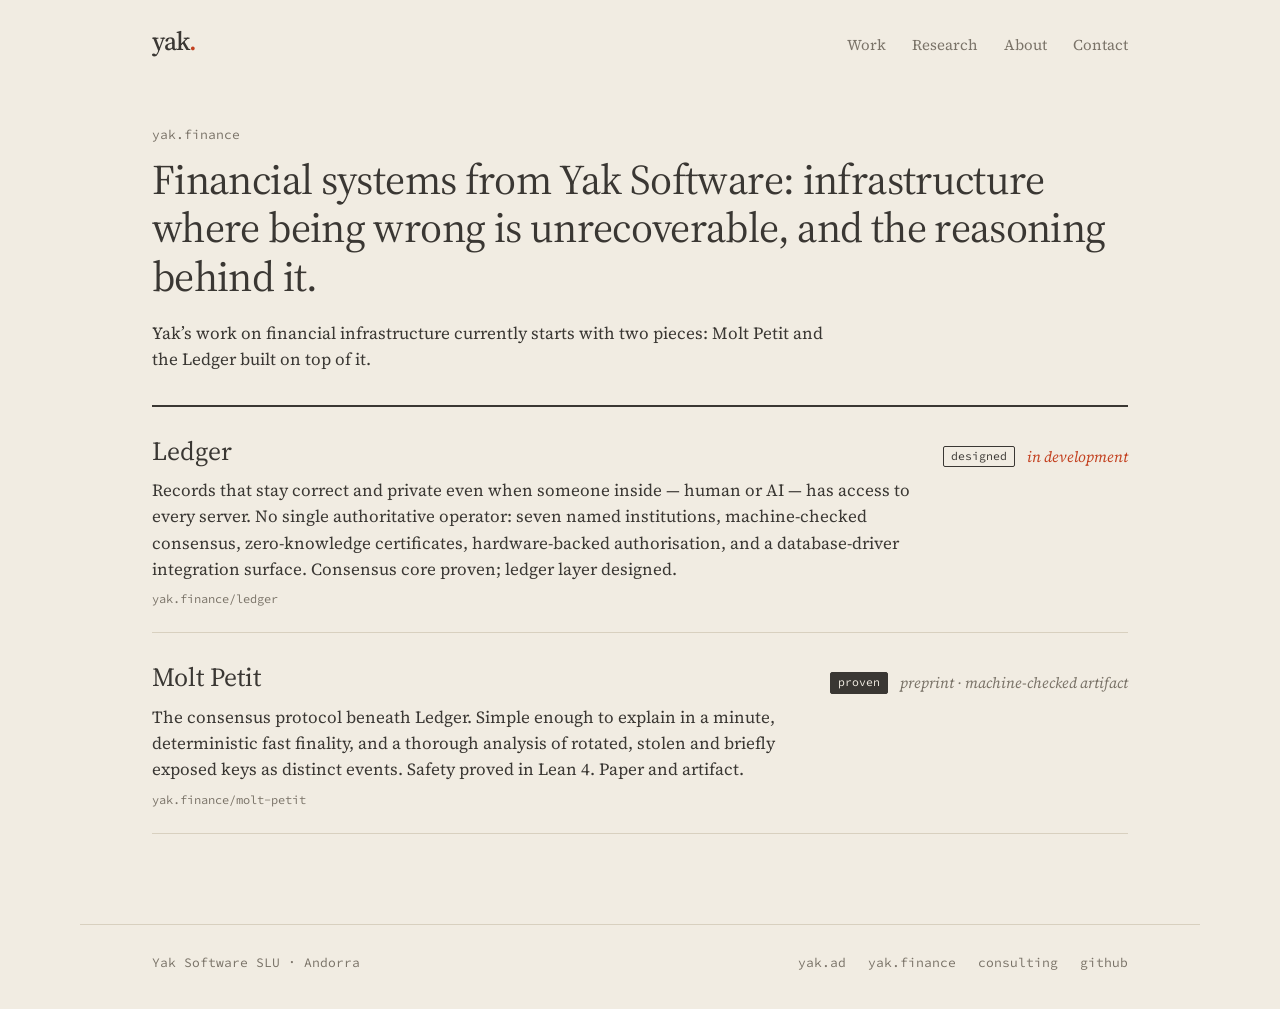
==== commit 7bcb0ecf: "Consulting: align When to call rows; two-line titles; plain name links When to call is one grid of t" ====
--- a/index.html
+++ b/index.html
@@ -51,16 +51,16 @@
 <link rel="icon" type="image/svg+xml" href="/assets/yak-favicon.svg">
 <style>x-dc{display:none!important}</style>
 <style id="__dc-atomics">.fx{display:flex}.col{display:flex;flex-direction:column}.grid{display:grid}.ac{align-items:center}.jc{justify-content:center}.jb{justify-content:space-between}.f1{flex:1}.noshrink{flex-shrink:0}.wrap{flex-wrap:wrap}.fw5{font-weight:500}.fw6{font-weight:600}.fw7{font-weight:700}.fw8{font-weight:800}.fs11{font-size:11px}.fs12{font-size:12px}.fs13{font-size:13px}.fs14{font-size:14px}.fs15{font-size:15px}.fs16{font-size:16px}.fs20{font-size:20px}.fs22{font-size:22px}.upper{text-transform:uppercase}.tc{text-align:center}.nowrap{white-space:nowrap}.gap8{gap:8px}.gap10{gap:10px}.gap12{gap:12px}.gap16{gap:16px}.gap24{gap:24px}.m0{margin:0}.mt8{margin-top:8px}.mt12{margin-top:12px}.mt16{margin-top:16px}.mb8{margin-bottom:8px}.mb12{margin-bottom:12px}.mb16{margin-bottom:16px}.posrel{position:relative}.posabs{position:absolute}.round{border-radius:50%}.ohide{overflow:hidden}.bbox{box-sizing:border-box}.pointer{cursor:pointer}.w100{width:100%}.b0{border:none}</style><style>.scp0:hover { color: rgb(195, 64, 31) !important; }
-.scp1:hover { background: rgb(58, 55, 51) !important; color: rgb(241, 236, 226) !important; }
-.scp2:hover { color: rgb(58, 55, 51) !important; }</style><style>html,body{height:100%;margin:0}#dc-root,#dc-root>.sc-host{height:100%}</style><link rel="stylesheet" href="/assets/fonts/fonts.css"><style>html,body{margin:0;padding:0;background:#f1ece2;color:#3a3733;-webkit-font-smoothing:antialiased}body{font-family:"Source Serif 4",Georgia,serif;font-size:17px;line-height:1.55}a{color:#3a3733;text-decoration:none;border-bottom:1px solid #d8d0bf;transition:border-color .15s,color .15s}a:hover{color:#c3401f;border-bottom-color:#c3401f}p{margin:0 0 1em;text-wrap:pretty}h1,h2,h3{margin:0;font-weight:400;text-wrap:pretty}table{border-collapse:collapse}.grain{background-image:radial-gradient(rgba(0,0,0,.032) .6px,transparent .7px);background-size:5px 5px}nav a[aria-current="page"]{color:#3a3733!important;border-bottom-color:#3a3733!important}.fig-h,.fig-v{container-type:inline-size;overflow:hidden}
+.scp1:hover { color: rgb(58, 55, 51) !important; }
+.scp2:hover { background: rgb(58, 55, 51) !important; color: rgb(241, 236, 226) !important; }</style><style>html,body{height:100%;margin:0}#dc-root,#dc-root>.sc-host{height:100%}</style><link rel="stylesheet" href="/assets/fonts/fonts.css"><style>html,body{margin:0;padding:0;background:#f1ece2;color:#3a3733;-webkit-font-smoothing:antialiased}body{font-family:"Source Serif 4",Georgia,serif;font-size:17px;line-height:1.55}a{color:#3a3733;text-decoration:none;border-bottom:1px solid #d8d0bf;transition:border-color .15s,color .15s}a:hover{color:#c3401f;border-bottom-color:#c3401f}p{margin:0 0 1em;text-wrap:pretty}h1,h2,h3{margin:0;font-weight:400;text-wrap:pretty}table{border-collapse:collapse}.grain{background-image:radial-gradient(rgba(0,0,0,.032) .6px,transparent .7px);background-size:5px 5px}@keyframes caret{0%,49%{opacity:1}50%,100%{opacity:0}}@keyframes spin{to{transform:rotate(360deg)}}@keyframes vibrate{0%,100%{transform:translate(0,0)}25%{transform:translate(0.35px,-0.2px)}50%{transform:translate(-0.3px,0.25px)}75%{transform:translate(0.25px,0.2px)}}@keyframes pulse{0%,100%{box-shadow:0 0 0 0.45cqw rgba(241,236,226,.85),0 0 0 0.55cqw rgba(58,55,51,.12),0 0.5cqw 1.2cqw rgba(58,55,51,.28)}50%{box-shadow:0 0 0 0.45cqw rgba(241,236,226,.85),0 0 0 1.1cqw rgba(195,64,31,.22),0 0.5cqw 1.2cqw rgba(58,55,51,.28)}}@media (max-width:760px){.m-stack{grid-template-columns:1fr!important}}@media (max-width:520px){.m-hide{display:none!important}.dm-wrap{overflow-x:auto;overflow-y:hidden;-webkit-overflow-scrolling:touch;scrollbar-width:none}.dm-wrap::-webkit-scrollbar{display:none}.dm-wrap>.dm{width:760px!important;max-width:none}}nav a[aria-current="page"]{color:#3a3733!important;border-bottom-color:#3a3733!important}.fig-h,.fig-v{container-type:inline-size;overflow:hidden}
 .fig-v{display:none}
 .fig-h>div{zoom:min(1,tan(atan2(100cqw,1024px)));zoom:min(1,calc(100cqw / 1024px))}
 .fig-v>div{zoom:min(1,tan(atan2(100cqw,400px)));zoom:min(1,calc(100cqw / 400px))}
 @media (max-width:760px){.fig-h{display:none}.fig-v{display:block}}
-@media (max-width:520px){.fig-bleed{margin-left:calc(50% - 50vw);margin-right:calc(50% - 50vw)}}</style><meta name="description" content="Financial systems from Yak Software: infrastructure where being wrong is unrecoverable. The work currently starts with two pieces — Molt Petit and the Ledger built on top of it."><link rel="canonical" href="https://yak.finance/"><meta property="og:title" content="yak.finance — financial systems from Yak Software"><meta property="og:description" content="Financial systems from Yak Software: infrastructure where being wrong is unrecoverable. The work currently starts with two pieces — Molt Petit and the Ledger built on top of it."><meta property="og:url" content="https://yak.finance/"><meta property="og:type" content="website"><meta property="og:site_name" content="Yak Software"><meta property="og:image" content="https://yak.finance/assets/og-yak.jpg"><meta property="og:image:width" content="1200"><meta property="og:image:height" content="630"><meta name="twitter:title" content="yak.finance — financial systems from Yak Software"><meta name="twitter:description" content="Financial systems from Yak Software: infrastructure where being wrong is unrecoverable. The work currently starts with two pieces — Molt Petit and the Ledger built on top of it."><meta name="twitter:card" content="summary_large_image"><meta name="twitter:site" content="@just_georgeee"><meta name="twitter:image" content="https://yak.finance/assets/og-yak.jpg"><script type="application/ld+json">{"@context":"https://schema.org","@type":"Organization","name":"Yak Software","url":"https://yak.finance/","logo":"https://yak.finance/assets/yak-favicon.svg","image":"https://yak.finance/assets/og-yak.jpg","description":"Independent engineering and research company in Andorra, working on dictation, coding agents, consensus protocols and financial infrastructure.","email":"mailto:george@yak.ad","founder":{"@type":"Person","name":"George Agapov","url":"https://georgeee.com/"},"address":{"@type":"PostalAddress","addressCountry":"AD"},"sameAs":["https://github.com/georgeee"]}</script></head>
+@media (max-width:520px){.fig-bleed{margin-left:calc(50% - 50vw);margin-right:calc(50% - 50vw)}}.wtc{display:grid;grid-template-columns:1fr 1fr;grid-template-rows:repeat(3,auto);grid-auto-flow:column;column-gap:44px}@media (max-width:900px){.wtc{grid-template-columns:1fr;grid-template-rows:none;grid-auto-flow:row}}</style><meta name="description" content="Financial systems from Yak Software: infrastructure where being wrong is unrecoverable. The work currently starts with two pieces — Molt Petit and the Ledger built on top of it."><link rel="canonical" href="https://yak.finance/"><meta property="og:title" content="yak.finance — financial systems from Yak Software"><meta property="og:description" content="Financial systems from Yak Software: infrastructure where being wrong is unrecoverable. The work currently starts with two pieces — Molt Petit and the Ledger built on top of it."><meta property="og:url" content="https://yak.finance/"><meta property="og:type" content="website"><meta property="og:site_name" content="Yak Software"><meta property="og:image" content="https://yak.finance/assets/og-yak.jpg"><meta property="og:image:width" content="1200"><meta property="og:image:height" content="630"><meta name="twitter:title" content="yak.finance — financial systems from Yak Software"><meta name="twitter:description" content="Financial systems from Yak Software: infrastructure where being wrong is unrecoverable. The work currently starts with two pieces — Molt Petit and the Ledger built on top of it."><meta name="twitter:card" content="summary_large_image"><meta name="twitter:site" content="@just_georgeee"><meta name="twitter:image" content="https://yak.finance/assets/og-yak.jpg"><script type="application/ld+json">{"@context":"https://schema.org","@type":"Organization","name":"Yak Software","url":"https://yak.finance/","logo":"https://yak.finance/assets/yak-favicon.svg","image":"https://yak.finance/assets/og-yak.jpg","description":"Independent engineering and research company in Andorra, working on dictation, coding agents, consensus protocols and financial infrastructure.","email":"mailto:george@yak.ad","founder":{"@type":"Person","name":"George Agapov","url":"https://georgeee.com/"},"address":{"@type":"PostalAddress","addressCountry":"AD"},"sameAs":["https://github.com/georgeee"]}</script></head>
 <body>
-<div id="dc-root"><div class="sc-host" data-sc-name="index"><div class="grain" style="min-height: 100vh; background: rgb(241, 236, 226); display: flex; flex-direction: column;"><header style="display: flex; justify-content: space-between; align-items: baseline; gap: 24px; flex-wrap: wrap; padding: 28px min(6vw, 72px) 0px; max-width: 1120px; width: 100%; box-sizing: border-box; margin: 0px auto;"><a href="https://yak.ad/" style="font: 500 26px / 1 &quot;Source Serif 4&quot;, serif; letter-spacing: -0.035em; color: rgb(58, 55, 51); border: 0px;">yak<span style="color: rgb(195, 64, 31);">.</span></a><nav style="display: flex; gap: clamp(14px, 3vw, 26px); font: 400 15px / 1 &quot;Source Serif 4&quot;, serif;"><a href="https://yak.ad/" class="scp0" style="color: rgb(122, 115, 104); border-width: 0px 0px 1px; border-style: none none solid; border-color: currentcolor currentcolor transparent; border-image: none; padding-bottom: 3px;">Work</a><a href="https://yak.ad/research" class="scp0" style="color: rgb(122, 115, 104); border-width: 0px 0px 1px; border-style: none none solid; border-color: currentcolor currentcolor transparent; border-image: none; padding-bottom: 3px;">Research</a><a href="https://yak.ad/about" class="scp0" style="color: rgb(122, 115, 104); border-width: 0px 0px 1px; border-style: none none solid; border-color: currentcolor currentcolor transparent; border-image: none; padding-bottom: 3px;">About</a><a href="https://yak.ad/contact" class="scp0" style="color: rgb(122, 115, 104); border-width: 0px 0px 1px; border-style: none none solid; border-color: currentcolor currentcolor transparent; border-image: none; padding-bottom: 3px;">Contact</a></nav></header><main style="flex: 1 1 0%; width: 100%; max-width: 1120px; box-sizing: border-box; margin: 0px auto; padding: 0px min(6vw, 72px);"><section data-screen-label="yak.finance" style="padding: 8vh 0px 10vh;"><div style="font: 400 13px / 1 &quot;Source Code Pro&quot;, monospace; color: rgb(122, 115, 104);">yak.finance</div><h1 style="font: 400 clamp(30px, 3.6vw, 42px) / 1.15 &quot;Source Serif 4&quot;, serif; letter-spacing: -0.015em; margin-top: 14px; max-width: 24em;">Financial systems from Yak Software: infrastructure where being wrong is unrecoverable, and the reasoning behind it.</h1><p style="max-width: 40em; margin-top: 20px;">Yak’s work on financial infrastructure currently starts with two pieces: Molt Petit and the Ledger built on top of it.</p><div style="border-top: 2px solid rgb(58, 55, 51); margin-top: 32px;"><a href="/ledger" class="scp2" style="display: flex; gap: 16px 32px; flex-wrap: wrap; align-items: baseline; padding: 24px 0px; border-bottom: 1px solid rgb(216, 208, 191); color: rgb(58, 55, 51);"><span style="flex: 1 1 34ch; min-width: 0px;"><span style="font-size: 26px; display: block;">Ledger</span><span style="display: block; margin-top: 6px; max-width: 46em;">Records that stay correct and private even when someone inside — human or AI — has access to every server. No single authoritative operator: seven named institutions, machine-checked consensus, zero-knowledge certificates, hardware-backed authorisation, and a database-driver integration surface. Consensus core proven; ledger layer designed.</span><span style="display: block; margin-top: 8px; font: 400 12px / 1.5 &quot;Source Code Pro&quot;, monospace; color: rgb(122, 115, 104);">yak.finance/ledger</span></span><span style="display: flex; flex-wrap: wrap; gap: 8px 12px; align-items: center; flex: 0 1 auto;"><span style="display: inline-flex; gap: 6px; flex-wrap: wrap;"><span style="font: 400 11.5px / 1 &quot;Source Code Pro&quot;, monospace; padding: 4px 7px; border: 1px solid rgb(58, 55, 51); border-radius: 2px; color: rgb(58, 55, 51); background: transparent; white-space: nowrap;">designed</span></span><em style="color: rgb(195, 64, 31); font-size: 15px;">in development</em></span></a><a href="/molt-petit" class="scp2" style="display: flex; gap: 16px 32px; flex-wrap: wrap; align-items: baseline; padding: 24px 0px; border-bottom: 1px solid rgb(216, 208, 191); color: rgb(58, 55, 51);"><span style="flex: 1 1 34ch; min-width: 0px;"><span style="font-size: 26px; display: block;">Molt Petit</span><span style="display: block; margin-top: 6px; max-width: 46em;">The consensus protocol beneath Ledger. Simple enough to explain in a minute, deterministic fast finality, and a thorough analysis of rotated, stolen and briefly exposed keys as distinct events. Safety proved in Lean 4. Paper and artifact.</span><span style="display: block; margin-top: 8px; font: 400 12px / 1.5 &quot;Source Code Pro&quot;, monospace; color: rgb(122, 115, 104);">yak.finance/molt-petit</span></span><span style="display: flex; flex-wrap: wrap; gap: 8px 12px; align-items: center; flex: 0 1 auto;"><span style="display: inline-flex; gap: 6px; flex-wrap: wrap;"><span style="font: 400 11.5px / 1 &quot;Source Code Pro&quot;, monospace; padding: 4px 7px; border: 1px solid rgb(58, 55, 51); border-radius: 2px; color: rgb(241, 236, 226); background: rgb(58, 55, 51); white-space: nowrap;">proven</span></span><em style="color: rgb(122, 115, 104); font-size: 15px;">preprint · machine-checked artifact</em></span></a></div></section></main><footer style="width: 100%; max-width: 1120px; box-sizing: border-box; margin: 0px auto; padding: 28px min(6vw, 72px) 36px; border-top: 1px solid rgb(216, 208, 191); display: flex; justify-content: space-between; gap: 12px 32px; flex-wrap: wrap; font: 400 13px / 1.6 &quot;Source Code Pro&quot;, monospace; color: rgb(122, 115, 104);"><span>Yak Software SLU · Andorra</span><span style="display: flex; gap: 22px;"><a href="https://yak.ad/" class="scp0" style="border: 0px; color: rgb(122, 115, 104);">yak.ad</a><a href="/" class="scp0" style="border: 0px; color: rgb(122, 115, 104);">yak.finance</a><a href="https://github.com/georgeee" class="scp0" style="border: 0px; color: rgb(122, 115, 104);">github</a></span></footer></div></div></div>
+<div id="dc-root"><div class="sc-host" data-sc-name="index"><div class="grain" style="min-height: 100vh; background: rgb(241, 236, 226); display: flex; flex-direction: column;"><header style="display: flex; justify-content: space-between; align-items: baseline; gap: 24px; flex-wrap: wrap; padding: 28px min(6vw, 72px) 0px; max-width: 1120px; width: 100%; box-sizing: border-box; margin: 0px auto;"><a href="https://yak.ad/" style="font: 500 26px / 1 &quot;Source Serif 4&quot;, serif; letter-spacing: -0.035em; color: rgb(58, 55, 51); border: 0px;">yak<span style="color: rgb(195, 64, 31);">.</span></a><nav style="display: flex; gap: clamp(14px, 3vw, 26px); font: 400 15px / 1 &quot;Source Serif 4&quot;, serif;"><a href="https://yak.ad/" class="scp0" style="color: rgb(122, 115, 104); border-width: 0px 0px 1px; border-style: none none solid; border-color: currentcolor currentcolor transparent; border-image: none; padding-bottom: 3px;">Work</a><a href="https://yak.ad/research" class="scp0" style="color: rgb(122, 115, 104); border-width: 0px 0px 1px; border-style: none none solid; border-color: currentcolor currentcolor transparent; border-image: none; padding-bottom: 3px;">Research</a><a href="https://yak.ad/about" class="scp0" style="color: rgb(122, 115, 104); border-width: 0px 0px 1px; border-style: none none solid; border-color: currentcolor currentcolor transparent; border-image: none; padding-bottom: 3px;">About</a><a href="https://yak.ad/contact" class="scp0" style="color: rgb(122, 115, 104); border-width: 0px 0px 1px; border-style: none none solid; border-color: currentcolor currentcolor transparent; border-image: none; padding-bottom: 3px;">Contact</a></nav></header><main style="flex: 1 1 0%; width: 100%; max-width: 1120px; box-sizing: border-box; margin: 0px auto; padding: 0px min(6vw, 72px);"><section data-screen-label="yak.finance" style="padding: 8vh 0px 10vh;"><div style="font: 400 13px / 1 &quot;Source Code Pro&quot;, monospace; color: rgb(122, 115, 104);">yak.finance</div><h1 style="font: 400 clamp(30px, 3.6vw, 42px) / 1.15 &quot;Source Serif 4&quot;, serif; letter-spacing: -0.015em; margin-top: 14px; max-width: 24em;">Financial systems from Yak Software: infrastructure where being wrong is unrecoverable, and the reasoning behind it.</h1><p style="max-width: 40em; margin-top: 20px;">Yak’s work on financial infrastructure currently starts with two pieces: Molt Petit and the Ledger built on top of it.</p><div style="border-top: 2px solid rgb(58, 55, 51); margin-top: 32px;"><a href="/ledger" class="scp1" style="display: flex; gap: 16px 32px; flex-wrap: wrap; align-items: baseline; padding: 24px 0px; border-bottom: 1px solid rgb(216, 208, 191); color: rgb(58, 55, 51);"><span style="flex: 1 1 34ch; min-width: 0px;"><span style="font-size: 26px; display: block;">Ledger</span><span style="display: block; margin-top: 6px; max-width: 46em;">Records that stay correct and private even when someone inside — human or AI — has access to every server. No single authoritative operator: seven named institutions, machine-checked consensus, zero-knowledge certificates, hardware-backed authorisation, and a database-driver integration surface. Consensus core proven; ledger layer designed.</span><span style="display: block; margin-top: 8px; font: 400 12px / 1.5 &quot;Source Code Pro&quot;, monospace; color: rgb(122, 115, 104);">yak.finance/ledger</span></span><span style="display: flex; flex-wrap: wrap; gap: 8px 12px; align-items: center; flex: 0 1 auto;"><span style="display: inline-flex; gap: 6px; flex-wrap: wrap;"><span style="font: 400 11.5px / 1 &quot;Source Code Pro&quot;, monospace; padding: 4px 7px; border: 1px solid rgb(58, 55, 51); border-radius: 2px; color: rgb(58, 55, 51); background: transparent; white-space: nowrap;">designed</span></span><em style="color: rgb(195, 64, 31); font-size: 15px;">in development</em></span></a><a href="/molt-petit" class="scp1" style="display: flex; gap: 16px 32px; flex-wrap: wrap; align-items: baseline; padding: 24px 0px; border-bottom: 1px solid rgb(216, 208, 191); color: rgb(58, 55, 51);"><span style="flex: 1 1 34ch; min-width: 0px;"><span style="font-size: 26px; display: block;">Molt Petit</span><span style="display: block; margin-top: 6px; max-width: 46em;">The consensus protocol beneath Ledger. Simple enough to explain in a minute, deterministic fast finality, and a thorough analysis of rotated, stolen and briefly exposed keys as distinct events. Safety proved in Lean 4. Paper and artifact.</span><span style="display: block; margin-top: 8px; font: 400 12px / 1.5 &quot;Source Code Pro&quot;, monospace; color: rgb(122, 115, 104);">yak.finance/molt-petit</span></span><span style="display: flex; flex-wrap: wrap; gap: 8px 12px; align-items: center; flex: 0 1 auto;"><span style="display: inline-flex; gap: 6px; flex-wrap: wrap;"><span style="font: 400 11.5px / 1 &quot;Source Code Pro&quot;, monospace; padding: 4px 7px; border: 1px solid rgb(58, 55, 51); border-radius: 2px; color: rgb(241, 236, 226); background: rgb(58, 55, 51); white-space: nowrap;">proven</span></span><em style="color: rgb(122, 115, 104); font-size: 15px;">preprint · machine-checked artifact</em></span></a></div></section></main><footer style="width: 100%; max-width: 1120px; box-sizing: border-box; margin: 0px auto; padding: 28px min(6vw, 72px) 36px; border-top: 1px solid rgb(216, 208, 191); display: flex; justify-content: space-between; gap: 12px 32px; flex-wrap: wrap; font: 400 13px / 1.6 &quot;Source Code Pro&quot;, monospace; color: rgb(122, 115, 104);"><span>Yak Software SLU · Andorra</span><span style="display: flex; gap: 22px;"><a href="https://yak.ad/" class="scp0" style="border: 0px; color: rgb(122, 115, 104);">yak.ad</a><a href="/" class="scp0" style="border: 0px; color: rgb(122, 115, 104);">yak.finance</a><a href="https://yak.ad/consulting" class="scp0" style="border: 0px; color: rgb(122, 115, 104);">consulting</a><a href="https://github.com/georgeee" class="scp0" style="border: 0px; color: rgb(122, 115, 104);">github</a></span></footer></div></div></div>
 
 
 
-<script>(function(){var r={"finance":"/","molt-petit":"/molt-petit","ledger":"/ledger"},f={"base":"https://yak.ad","routes":{"home":"/","diane":"/diane","lodge":"/lodge","research":"/research","proof-driven":"/proof-driven","about":"/about","contact":"/contact"}},h=(location.hash||"").slice(1);if(r[h])location.replace(r[h]);else if(f&&f.routes[h])location.replace(f.base+f.routes[h]);})();</script></body></html>+<script>(function(){var r={"finance":"/","molt-petit":"/molt-petit","ledger":"/ledger"},f={"base":"https://yak.ad","routes":{"home":"/","diane":"/diane","lodge":"/lodge","research":"/research","consulting":"/consulting","about":"/about","contact":"/contact"}},h=(location.hash||"").slice(1);if(r[h])location.replace(r[h]);else if(f&&f.routes[h])location.replace(f.base+f.routes[h]);})();</script></body></html>
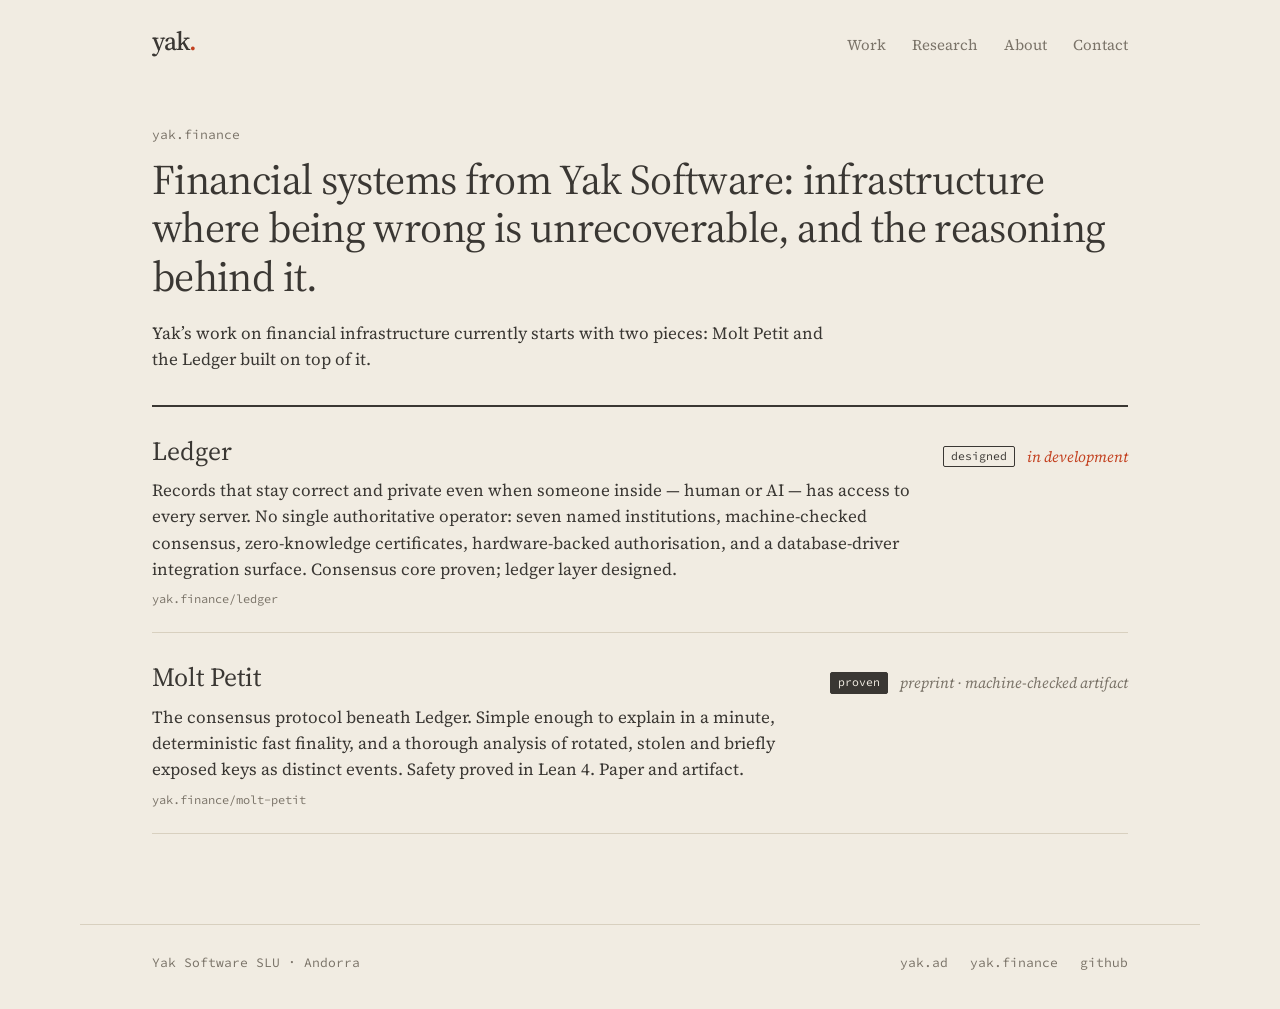
==== commit 9aac6a16: "Drop the consulting link from yak.finance yak.finance has no consulting page; the footer linked out " ====
--- a/index.html
+++ b/index.html
@@ -51,16 +51,16 @@
 <link rel="icon" type="image/svg+xml" href="/assets/yak-favicon.svg">
 <style>x-dc{display:none!important}</style>
 <style id="__dc-atomics">.fx{display:flex}.col{display:flex;flex-direction:column}.grid{display:grid}.ac{align-items:center}.jc{justify-content:center}.jb{justify-content:space-between}.f1{flex:1}.noshrink{flex-shrink:0}.wrap{flex-wrap:wrap}.fw5{font-weight:500}.fw6{font-weight:600}.fw7{font-weight:700}.fw8{font-weight:800}.fs11{font-size:11px}.fs12{font-size:12px}.fs13{font-size:13px}.fs14{font-size:14px}.fs15{font-size:15px}.fs16{font-size:16px}.fs20{font-size:20px}.fs22{font-size:22px}.upper{text-transform:uppercase}.tc{text-align:center}.nowrap{white-space:nowrap}.gap8{gap:8px}.gap10{gap:10px}.gap12{gap:12px}.gap16{gap:16px}.gap24{gap:24px}.m0{margin:0}.mt8{margin-top:8px}.mt12{margin-top:12px}.mt16{margin-top:16px}.mb8{margin-bottom:8px}.mb12{margin-bottom:12px}.mb16{margin-bottom:16px}.posrel{position:relative}.posabs{position:absolute}.round{border-radius:50%}.ohide{overflow:hidden}.bbox{box-sizing:border-box}.pointer{cursor:pointer}.w100{width:100%}.b0{border:none}</style><style>.scp0:hover { color: rgb(195, 64, 31) !important; }
-.scp1:hover { color: rgb(58, 55, 51) !important; }
-.scp2:hover { background: rgb(58, 55, 51) !important; color: rgb(241, 236, 226) !important; }</style><style>html,body{height:100%;margin:0}#dc-root,#dc-root>.sc-host{height:100%}</style><link rel="stylesheet" href="/assets/fonts/fonts.css"><style>html,body{margin:0;padding:0;background:#f1ece2;color:#3a3733;-webkit-font-smoothing:antialiased}body{font-family:"Source Serif 4",Georgia,serif;font-size:17px;line-height:1.55}a{color:#3a3733;text-decoration:none;border-bottom:1px solid #d8d0bf;transition:border-color .15s,color .15s}a:hover{color:#c3401f;border-bottom-color:#c3401f}p{margin:0 0 1em;text-wrap:pretty}h1,h2,h3{margin:0;font-weight:400;text-wrap:pretty}table{border-collapse:collapse}.grain{background-image:radial-gradient(rgba(0,0,0,.032) .6px,transparent .7px);background-size:5px 5px}@keyframes caret{0%,49%{opacity:1}50%,100%{opacity:0}}@keyframes spin{to{transform:rotate(360deg)}}@keyframes vibrate{0%,100%{transform:translate(0,0)}25%{transform:translate(0.35px,-0.2px)}50%{transform:translate(-0.3px,0.25px)}75%{transform:translate(0.25px,0.2px)}}@keyframes pulse{0%,100%{box-shadow:0 0 0 0.45cqw rgba(241,236,226,.85),0 0 0 0.55cqw rgba(58,55,51,.12),0 0.5cqw 1.2cqw rgba(58,55,51,.28)}50%{box-shadow:0 0 0 0.45cqw rgba(241,236,226,.85),0 0 0 1.1cqw rgba(195,64,31,.22),0 0.5cqw 1.2cqw rgba(58,55,51,.28)}}@media (max-width:760px){.m-stack{grid-template-columns:1fr!important}}@media (max-width:520px){.m-hide{display:none!important}.dm-wrap{overflow-x:auto;overflow-y:hidden;-webkit-overflow-scrolling:touch;scrollbar-width:none}.dm-wrap::-webkit-scrollbar{display:none}.dm-wrap>.dm{width:760px!important;max-width:none}}nav a[aria-current="page"]{color:#3a3733!important;border-bottom-color:#3a3733!important}.fig-h,.fig-v{container-type:inline-size;overflow:hidden}
+.scp1:hover { background: rgb(58, 55, 51) !important; color: rgb(241, 236, 226) !important; }
+.scp2:hover { color: rgb(58, 55, 51) !important; }</style><style>html,body{height:100%;margin:0}#dc-root,#dc-root>.sc-host{height:100%}</style><link rel="stylesheet" href="/assets/fonts/fonts.css"><style>html,body{margin:0;padding:0;background:#f1ece2;color:#3a3733;-webkit-font-smoothing:antialiased}body{font-family:"Source Serif 4",Georgia,serif;font-size:17px;line-height:1.55}a{color:#3a3733;text-decoration:none;border-bottom:1px solid #d8d0bf;transition:border-color .15s,color .15s}a:hover{color:#c3401f;border-bottom-color:#c3401f}p{margin:0 0 1em;text-wrap:pretty}h1,h2,h3{margin:0;font-weight:400;text-wrap:pretty}table{border-collapse:collapse}.grain{background-image:radial-gradient(rgba(0,0,0,.032) .6px,transparent .7px);background-size:5px 5px}nav a[aria-current="page"]{color:#3a3733!important;border-bottom-color:#3a3733!important}.fig-h,.fig-v{container-type:inline-size;overflow:hidden}
 .fig-v{display:none}
 .fig-h>div{zoom:min(1,tan(atan2(100cqw,1024px)));zoom:min(1,calc(100cqw / 1024px))}
 .fig-v>div{zoom:min(1,tan(atan2(100cqw,400px)));zoom:min(1,calc(100cqw / 400px))}
 @media (max-width:760px){.fig-h{display:none}.fig-v{display:block}}
-@media (max-width:520px){.fig-bleed{margin-left:calc(50% - 50vw);margin-right:calc(50% - 50vw)}}.wtc{display:grid;grid-template-columns:1fr 1fr;grid-template-rows:repeat(3,auto);grid-auto-flow:column;column-gap:44px}@media (max-width:900px){.wtc{grid-template-columns:1fr;grid-template-rows:none;grid-auto-flow:row}}</style><meta name="description" content="Financial systems from Yak Software: infrastructure where being wrong is unrecoverable. The work currently starts with two pieces — Molt Petit and the Ledger built on top of it."><link rel="canonical" href="https://yak.finance/"><meta property="og:title" content="yak.finance — financial systems from Yak Software"><meta property="og:description" content="Financial systems from Yak Software: infrastructure where being wrong is unrecoverable. The work currently starts with two pieces — Molt Petit and the Ledger built on top of it."><meta property="og:url" content="https://yak.finance/"><meta property="og:type" content="website"><meta property="og:site_name" content="Yak Software"><meta property="og:image" content="https://yak.finance/assets/og-yak.jpg"><meta property="og:image:width" content="1200"><meta property="og:image:height" content="630"><meta name="twitter:title" content="yak.finance — financial systems from Yak Software"><meta name="twitter:description" content="Financial systems from Yak Software: infrastructure where being wrong is unrecoverable. The work currently starts with two pieces — Molt Petit and the Ledger built on top of it."><meta name="twitter:card" content="summary_large_image"><meta name="twitter:site" content="@just_georgeee"><meta name="twitter:image" content="https://yak.finance/assets/og-yak.jpg"><script type="application/ld+json">{"@context":"https://schema.org","@type":"Organization","name":"Yak Software","url":"https://yak.finance/","logo":"https://yak.finance/assets/yak-favicon.svg","image":"https://yak.finance/assets/og-yak.jpg","description":"Independent engineering and research company in Andorra, working on dictation, coding agents, consensus protocols and financial infrastructure.","email":"mailto:george@yak.ad","founder":{"@type":"Person","name":"George Agapov","url":"https://georgeee.com/"},"address":{"@type":"PostalAddress","addressCountry":"AD"},"sameAs":["https://github.com/georgeee"]}</script></head>
+@media (max-width:520px){.fig-bleed{margin-left:calc(50% - 50vw);margin-right:calc(50% - 50vw)}}</style><meta name="description" content="Financial systems from Yak Software: infrastructure where being wrong is unrecoverable. The work currently starts with two pieces — Molt Petit and the Ledger built on top of it."><link rel="canonical" href="https://yak.finance/"><meta property="og:title" content="yak.finance — financial systems from Yak Software"><meta property="og:description" content="Financial systems from Yak Software: infrastructure where being wrong is unrecoverable. The work currently starts with two pieces — Molt Petit and the Ledger built on top of it."><meta property="og:url" content="https://yak.finance/"><meta property="og:type" content="website"><meta property="og:site_name" content="Yak Software"><meta property="og:image" content="https://yak.finance/assets/og-yak.jpg"><meta property="og:image:width" content="1200"><meta property="og:image:height" content="630"><meta name="twitter:title" content="yak.finance — financial systems from Yak Software"><meta name="twitter:description" content="Financial systems from Yak Software: infrastructure where being wrong is unrecoverable. The work currently starts with two pieces — Molt Petit and the Ledger built on top of it."><meta name="twitter:card" content="summary_large_image"><meta name="twitter:site" content="@just_georgeee"><meta name="twitter:image" content="https://yak.finance/assets/og-yak.jpg"><script type="application/ld+json">{"@context":"https://schema.org","@type":"Organization","name":"Yak Software","url":"https://yak.finance/","logo":"https://yak.finance/assets/yak-favicon.svg","image":"https://yak.finance/assets/og-yak.jpg","description":"Independent engineering and research company in Andorra, working on dictation, coding agents, consensus protocols and financial infrastructure.","email":"mailto:george@yak.ad","founder":{"@type":"Person","name":"George Agapov","url":"https://georgeee.com/"},"address":{"@type":"PostalAddress","addressCountry":"AD"},"sameAs":["https://github.com/georgeee"]}</script></head>
 <body>
-<div id="dc-root"><div class="sc-host" data-sc-name="index"><div class="grain" style="min-height: 100vh; background: rgb(241, 236, 226); display: flex; flex-direction: column;"><header style="display: flex; justify-content: space-between; align-items: baseline; gap: 24px; flex-wrap: wrap; padding: 28px min(6vw, 72px) 0px; max-width: 1120px; width: 100%; box-sizing: border-box; margin: 0px auto;"><a href="https://yak.ad/" style="font: 500 26px / 1 &quot;Source Serif 4&quot;, serif; letter-spacing: -0.035em; color: rgb(58, 55, 51); border: 0px;">yak<span style="color: rgb(195, 64, 31);">.</span></a><nav style="display: flex; gap: clamp(14px, 3vw, 26px); font: 400 15px / 1 &quot;Source Serif 4&quot;, serif;"><a href="https://yak.ad/" class="scp0" style="color: rgb(122, 115, 104); border-width: 0px 0px 1px; border-style: none none solid; border-color: currentcolor currentcolor transparent; border-image: none; padding-bottom: 3px;">Work</a><a href="https://yak.ad/research" class="scp0" style="color: rgb(122, 115, 104); border-width: 0px 0px 1px; border-style: none none solid; border-color: currentcolor currentcolor transparent; border-image: none; padding-bottom: 3px;">Research</a><a href="https://yak.ad/about" class="scp0" style="color: rgb(122, 115, 104); border-width: 0px 0px 1px; border-style: none none solid; border-color: currentcolor currentcolor transparent; border-image: none; padding-bottom: 3px;">About</a><a href="https://yak.ad/contact" class="scp0" style="color: rgb(122, 115, 104); border-width: 0px 0px 1px; border-style: none none solid; border-color: currentcolor currentcolor transparent; border-image: none; padding-bottom: 3px;">Contact</a></nav></header><main style="flex: 1 1 0%; width: 100%; max-width: 1120px; box-sizing: border-box; margin: 0px auto; padding: 0px min(6vw, 72px);"><section data-screen-label="yak.finance" style="padding: 8vh 0px 10vh;"><div style="font: 400 13px / 1 &quot;Source Code Pro&quot;, monospace; color: rgb(122, 115, 104);">yak.finance</div><h1 style="font: 400 clamp(30px, 3.6vw, 42px) / 1.15 &quot;Source Serif 4&quot;, serif; letter-spacing: -0.015em; margin-top: 14px; max-width: 24em;">Financial systems from Yak Software: infrastructure where being wrong is unrecoverable, and the reasoning behind it.</h1><p style="max-width: 40em; margin-top: 20px;">Yak’s work on financial infrastructure currently starts with two pieces: Molt Petit and the Ledger built on top of it.</p><div style="border-top: 2px solid rgb(58, 55, 51); margin-top: 32px;"><a href="/ledger" class="scp1" style="display: flex; gap: 16px 32px; flex-wrap: wrap; align-items: baseline; padding: 24px 0px; border-bottom: 1px solid rgb(216, 208, 191); color: rgb(58, 55, 51);"><span style="flex: 1 1 34ch; min-width: 0px;"><span style="font-size: 26px; display: block;">Ledger</span><span style="display: block; margin-top: 6px; max-width: 46em;">Records that stay correct and private even when someone inside — human or AI — has access to every server. No single authoritative operator: seven named institutions, machine-checked consensus, zero-knowledge certificates, hardware-backed authorisation, and a database-driver integration surface. Consensus core proven; ledger layer designed.</span><span style="display: block; margin-top: 8px; font: 400 12px / 1.5 &quot;Source Code Pro&quot;, monospace; color: rgb(122, 115, 104);">yak.finance/ledger</span></span><span style="display: flex; flex-wrap: wrap; gap: 8px 12px; align-items: center; flex: 0 1 auto;"><span style="display: inline-flex; gap: 6px; flex-wrap: wrap;"><span style="font: 400 11.5px / 1 &quot;Source Code Pro&quot;, monospace; padding: 4px 7px; border: 1px solid rgb(58, 55, 51); border-radius: 2px; color: rgb(58, 55, 51); background: transparent; white-space: nowrap;">designed</span></span><em style="color: rgb(195, 64, 31); font-size: 15px;">in development</em></span></a><a href="/molt-petit" class="scp1" style="display: flex; gap: 16px 32px; flex-wrap: wrap; align-items: baseline; padding: 24px 0px; border-bottom: 1px solid rgb(216, 208, 191); color: rgb(58, 55, 51);"><span style="flex: 1 1 34ch; min-width: 0px;"><span style="font-size: 26px; display: block;">Molt Petit</span><span style="display: block; margin-top: 6px; max-width: 46em;">The consensus protocol beneath Ledger. Simple enough to explain in a minute, deterministic fast finality, and a thorough analysis of rotated, stolen and briefly exposed keys as distinct events. Safety proved in Lean 4. Paper and artifact.</span><span style="display: block; margin-top: 8px; font: 400 12px / 1.5 &quot;Source Code Pro&quot;, monospace; color: rgb(122, 115, 104);">yak.finance/molt-petit</span></span><span style="display: flex; flex-wrap: wrap; gap: 8px 12px; align-items: center; flex: 0 1 auto;"><span style="display: inline-flex; gap: 6px; flex-wrap: wrap;"><span style="font: 400 11.5px / 1 &quot;Source Code Pro&quot;, monospace; padding: 4px 7px; border: 1px solid rgb(58, 55, 51); border-radius: 2px; color: rgb(241, 236, 226); background: rgb(58, 55, 51); white-space: nowrap;">proven</span></span><em style="color: rgb(122, 115, 104); font-size: 15px;">preprint · machine-checked artifact</em></span></a></div></section></main><footer style="width: 100%; max-width: 1120px; box-sizing: border-box; margin: 0px auto; padding: 28px min(6vw, 72px) 36px; border-top: 1px solid rgb(216, 208, 191); display: flex; justify-content: space-between; gap: 12px 32px; flex-wrap: wrap; font: 400 13px / 1.6 &quot;Source Code Pro&quot;, monospace; color: rgb(122, 115, 104);"><span>Yak Software SLU · Andorra</span><span style="display: flex; gap: 22px;"><a href="https://yak.ad/" class="scp0" style="border: 0px; color: rgb(122, 115, 104);">yak.ad</a><a href="/" class="scp0" style="border: 0px; color: rgb(122, 115, 104);">yak.finance</a><a href="https://yak.ad/consulting" class="scp0" style="border: 0px; color: rgb(122, 115, 104);">consulting</a><a href="https://github.com/georgeee" class="scp0" style="border: 0px; color: rgb(122, 115, 104);">github</a></span></footer></div></div></div>
+<div id="dc-root"><div class="sc-host" data-sc-name="index"><div class="grain" style="min-height: 100vh; background: rgb(241, 236, 226); display: flex; flex-direction: column;"><header style="display: flex; justify-content: space-between; align-items: baseline; gap: 24px; flex-wrap: wrap; padding: 28px min(6vw, 72px) 0px; max-width: 1120px; width: 100%; box-sizing: border-box; margin: 0px auto;"><a href="https://yak.ad/" style="font: 500 26px / 1 &quot;Source Serif 4&quot;, serif; letter-spacing: -0.035em; color: rgb(58, 55, 51); border: 0px;">yak<span style="color: rgb(195, 64, 31);">.</span></a><nav style="display: flex; gap: clamp(14px, 3vw, 26px); font: 400 15px / 1 &quot;Source Serif 4&quot;, serif;"><a href="https://yak.ad/" class="scp0" style="color: rgb(122, 115, 104); border-width: 0px 0px 1px; border-style: none none solid; border-color: currentcolor currentcolor transparent; border-image: none; padding-bottom: 3px;">Work</a><a href="https://yak.ad/research" class="scp0" style="color: rgb(122, 115, 104); border-width: 0px 0px 1px; border-style: none none solid; border-color: currentcolor currentcolor transparent; border-image: none; padding-bottom: 3px;">Research</a><a href="https://yak.ad/about" class="scp0" style="color: rgb(122, 115, 104); border-width: 0px 0px 1px; border-style: none none solid; border-color: currentcolor currentcolor transparent; border-image: none; padding-bottom: 3px;">About</a><a href="https://yak.ad/contact" class="scp0" style="color: rgb(122, 115, 104); border-width: 0px 0px 1px; border-style: none none solid; border-color: currentcolor currentcolor transparent; border-image: none; padding-bottom: 3px;">Contact</a></nav></header><main style="flex: 1 1 0%; width: 100%; max-width: 1120px; box-sizing: border-box; margin: 0px auto; padding: 0px min(6vw, 72px);"><section data-screen-label="yak.finance" style="padding: 8vh 0px 10vh;"><div style="font: 400 13px / 1 &quot;Source Code Pro&quot;, monospace; color: rgb(122, 115, 104);">yak.finance</div><h1 style="font: 400 clamp(30px, 3.6vw, 42px) / 1.15 &quot;Source Serif 4&quot;, serif; letter-spacing: -0.015em; margin-top: 14px; max-width: 24em;">Financial systems from Yak Software: infrastructure where being wrong is unrecoverable, and the reasoning behind it.</h1><p style="max-width: 40em; margin-top: 20px;">Yak’s work on financial infrastructure currently starts with two pieces: Molt Petit and the Ledger built on top of it.</p><div style="border-top: 2px solid rgb(58, 55, 51); margin-top: 32px;"><a href="/ledger" class="scp2" style="display: flex; gap: 16px 32px; flex-wrap: wrap; align-items: baseline; padding: 24px 0px; border-bottom: 1px solid rgb(216, 208, 191); color: rgb(58, 55, 51);"><span style="flex: 1 1 34ch; min-width: 0px;"><span style="font-size: 26px; display: block;">Ledger</span><span style="display: block; margin-top: 6px; max-width: 46em;">Records that stay correct and private even when someone inside — human or AI — has access to every server. No single authoritative operator: seven named institutions, machine-checked consensus, zero-knowledge certificates, hardware-backed authorisation, and a database-driver integration surface. Consensus core proven; ledger layer designed.</span><span style="display: block; margin-top: 8px; font: 400 12px / 1.5 &quot;Source Code Pro&quot;, monospace; color: rgb(122, 115, 104);">yak.finance/ledger</span></span><span style="display: flex; flex-wrap: wrap; gap: 8px 12px; align-items: center; flex: 0 1 auto;"><span style="display: inline-flex; gap: 6px; flex-wrap: wrap;"><span style="font: 400 11.5px / 1 &quot;Source Code Pro&quot;, monospace; padding: 4px 7px; border: 1px solid rgb(58, 55, 51); border-radius: 2px; color: rgb(58, 55, 51); background: transparent; white-space: nowrap;">designed</span></span><em style="color: rgb(195, 64, 31); font-size: 15px;">in development</em></span></a><a href="/molt-petit" class="scp2" style="display: flex; gap: 16px 32px; flex-wrap: wrap; align-items: baseline; padding: 24px 0px; border-bottom: 1px solid rgb(216, 208, 191); color: rgb(58, 55, 51);"><span style="flex: 1 1 34ch; min-width: 0px;"><span style="font-size: 26px; display: block;">Molt Petit</span><span style="display: block; margin-top: 6px; max-width: 46em;">The consensus protocol beneath Ledger. Simple enough to explain in a minute, deterministic fast finality, and a thorough analysis of rotated, stolen and briefly exposed keys as distinct events. Safety proved in Lean 4. Paper and artifact.</span><span style="display: block; margin-top: 8px; font: 400 12px / 1.5 &quot;Source Code Pro&quot;, monospace; color: rgb(122, 115, 104);">yak.finance/molt-petit</span></span><span style="display: flex; flex-wrap: wrap; gap: 8px 12px; align-items: center; flex: 0 1 auto;"><span style="display: inline-flex; gap: 6px; flex-wrap: wrap;"><span style="font: 400 11.5px / 1 &quot;Source Code Pro&quot;, monospace; padding: 4px 7px; border: 1px solid rgb(58, 55, 51); border-radius: 2px; color: rgb(241, 236, 226); background: rgb(58, 55, 51); white-space: nowrap;">proven</span></span><em style="color: rgb(122, 115, 104); font-size: 15px;">preprint · machine-checked artifact</em></span></a></div></section></main><footer style="width: 100%; max-width: 1120px; box-sizing: border-box; margin: 0px auto; padding: 28px min(6vw, 72px) 36px; border-top: 1px solid rgb(216, 208, 191); display: flex; justify-content: space-between; gap: 12px 32px; flex-wrap: wrap; font: 400 13px / 1.6 &quot;Source Code Pro&quot;, monospace; color: rgb(122, 115, 104);"><span>Yak Software SLU · Andorra</span><span style="display: flex; gap: 22px;"><a href="https://yak.ad/" class="scp0" style="border: 0px; color: rgb(122, 115, 104);">yak.ad</a><a href="/" class="scp0" style="border: 0px; color: rgb(122, 115, 104);">yak.finance</a><a href="https://github.com/georgeee" class="scp0" style="border: 0px; color: rgb(122, 115, 104);">github</a></span></footer></div></div></div>
 
 
 
-<script>(function(){var r={"finance":"/","molt-petit":"/molt-petit","ledger":"/ledger"},f={"base":"https://yak.ad","routes":{"home":"/","diane":"/diane","lodge":"/lodge","research":"/research","consulting":"/consulting","about":"/about","contact":"/contact"}},h=(location.hash||"").slice(1);if(r[h])location.replace(r[h]);else if(f&&f.routes[h])location.replace(f.base+f.routes[h]);})();</script></body></html>+<script>(function(){var r={"finance":"/","molt-petit":"/molt-petit","ledger":"/ledger"},f={"base":"https://yak.ad","routes":{"home":"/","diane":"/diane","lodge":"/lodge","research":"/research","about":"/about","contact":"/contact"}},h=(location.hash||"").slice(1);if(r[h])location.replace(r[h]);else if(f&&f.routes[h])location.replace(f.base+f.routes[h]);})();</script></body></html>
